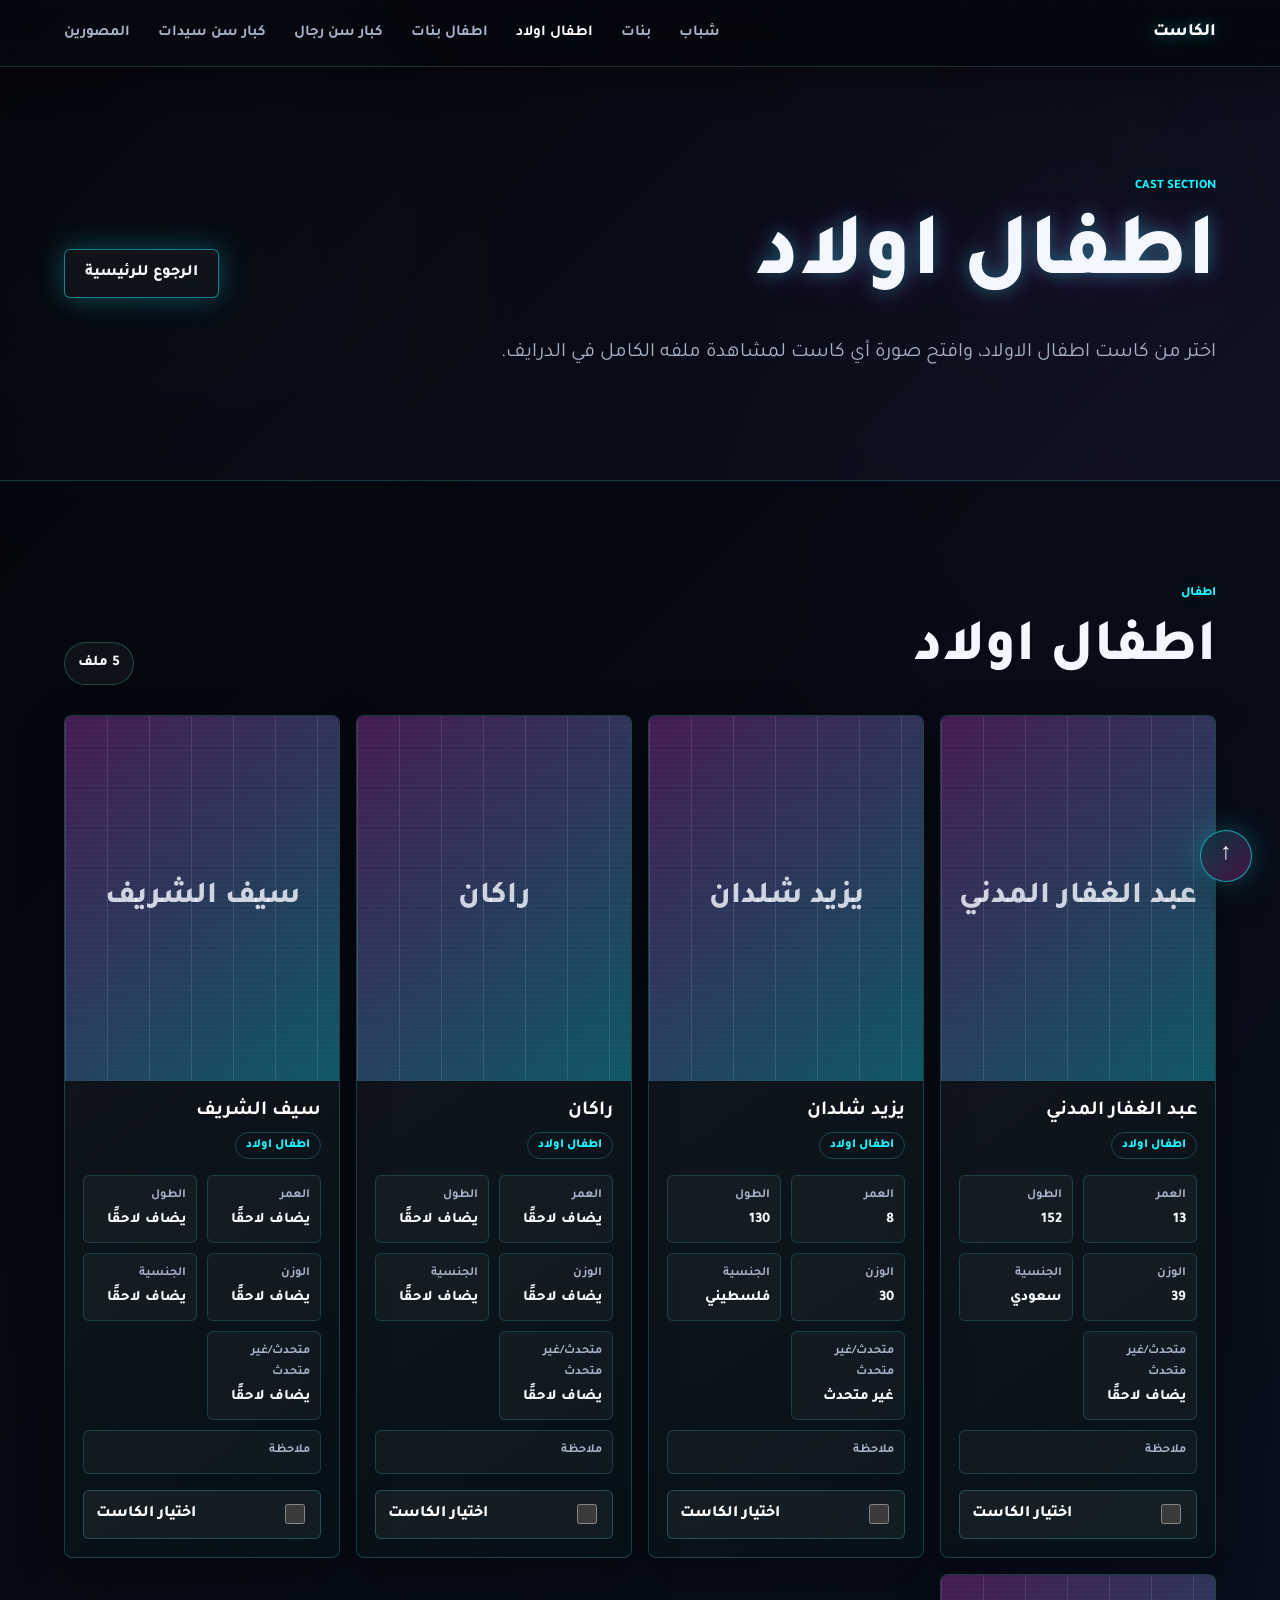
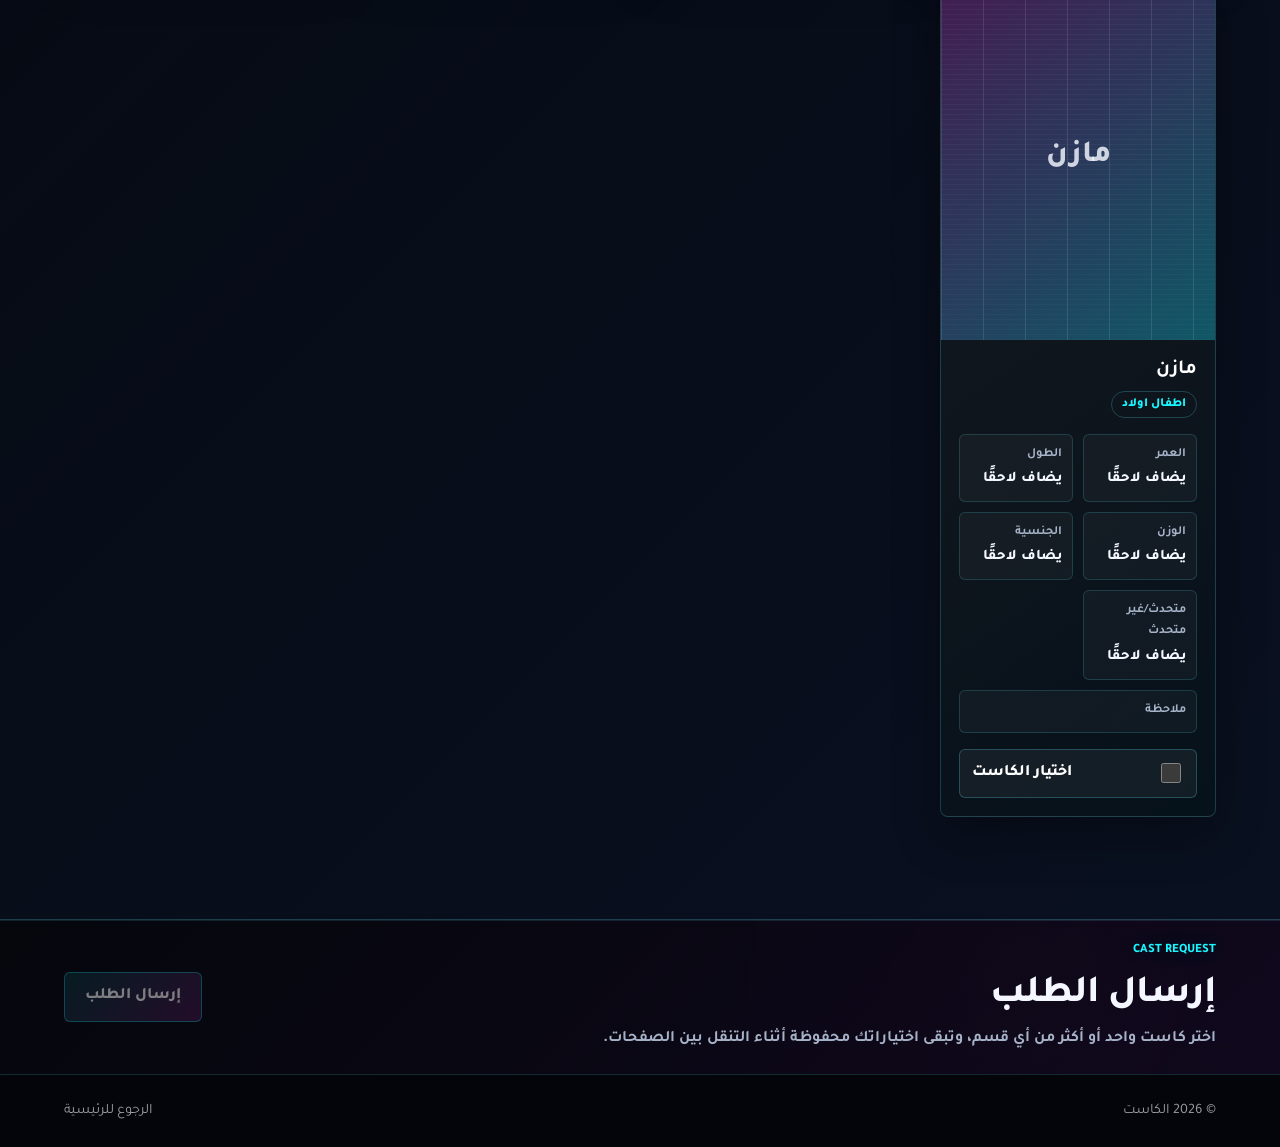
==== cast-boys.html @ a831cd53 "Add Abdulkarim Shaldan cast profile" ====
﻿<!doctype html>
<html lang="ar" dir="rtl">
  <head>
    <meta charset="utf-8" />
    <meta name="viewport" content="width=device-width, initial-scale=1" />
    <title>اطفال اولاد | الكاست</title>
    <meta name="description" content="قسم اطفال اولاد في صفحة الكاست." />
    <link rel="preconnect" href="https://fonts.googleapis.com" />
    <link rel="preconnect" href="https://fonts.gstatic.com" crossorigin />
    <link
      href="https://fonts.googleapis.com/css2?family=Tajawal:wght@400;500;700;800&display=swap"
      rel="stylesheet"
    />
    <link rel="stylesheet" href="cast-styles.css?v=20260617-10" />
  </head>
  <body class="cast-page cast-list-page" data-categories="boys">
    <header id="top" class="site-header" aria-label="التنقل الرئيسي">
      <a class="brand" href="cast.html">الكاست</a>
      <nav>
        <a href="cast-men.html">شباب</a>
        <a href="cast-women.html">بنات</a>
        <a class="current-page" href="cast-boys.html">اطفال اولاد</a>
        <a href="cast-girls.html">اطفال بنات</a>
        <a href="cast-senior-men.html">كبار سن رجال</a>
        <a href="cast-senior-women.html">كبار سن سيدات</a>
        <a href="photographers.html">المصورين</a>
      </nav>
    </header>

    <main>
      <section class="cast-category-hero">
        <div>
          <p class="eyebrow">Cast Section</p>
          <h1>اطفال اولاد</h1>
          <p class="lead">اختر من كاست اطفال الاولاد، وافتح صورة أي كاست لمشاهدة ملفه الكامل في الدرايف.</p>
        </div>
        <a class="button secondary" href="cast.html">الرجوع للرئيسية</a>
      </section>

      <div id="castSections" class="cast-sections" aria-live="polite"></div>

      <section id="request" class="cast-request-bar" aria-label="إرسال طلب الكاست">
        <div>
          <p class="eyebrow">Cast Request</p>
          <h2>إرسال الطلب</h2>
          <p id="selectedSummary">اختر كاست واحد أو أكثر لتجهيز رسالة واتساب.</p>
        </div>
        <a
          id="sendCastRequest"
          class="button primary is-disabled"
          href="https://wa.me/966599599527"
          target="_blank"
          rel="noreferrer"
          aria-disabled="true"
        >
          إرسال الطلب
        </a>
      </section>
    </main>

    <footer>
      <span>© 2026 الكاست</span>
      <a href="cast.html">الرجوع للرئيسية</a>
    </footer>

    <a class="back-to-top" href="#top" aria-label="العودة لأعلى الصفحة" title="العودة للأعلى">↑</a>

    <script src="cast-data.js?v=20260617-10"></script>
    <script src="cast.js?v=20260617-10"></script>
  </body>
</html>
---- cast-styles.css ----
:root {
  color-scheme: dark;
  --ink: #f4f7ff;
  --muted: #a6b2c7;
  --paper: #05070d;
  --soft: #0b1020;
  --line: rgba(96, 239, 255, 0.2);
  --clay: #ff3df2;
  --olive: #19f6ff;
  --charcoal: #090d18;
  --white: #ffffff;
  --glass: rgba(9, 13, 24, 0.72);
  --cyan-glow: 0 0 28px rgba(25, 246, 255, 0.28);
  --magenta-glow: 0 0 30px rgba(255, 61, 242, 0.22);
}

* {
  box-sizing: border-box;
}

html {
  scroll-behavior: smooth;
}

body {
  position: relative;
  margin: 0;
  min-width: 320px;
  background:
    radial-gradient(circle at 15% 10%, rgba(25, 246, 255, 0.18), transparent 28vw),
    radial-gradient(circle at 86% 18%, rgba(255, 61, 242, 0.16), transparent 30vw),
    linear-gradient(135deg, #05070d 0%, #0b1020 45%, #080712 100%);
  color: var(--ink);
  font-family: "Tajawal", Arial, sans-serif;
  line-height: 1.7;
}

body.modal-open {
  overflow: hidden;
}

body.has-cast-selection {
  padding-bottom: 118px;
}

body::before {
  content: "";
  position: fixed;
  inset: 0;
  z-index: -1;
  pointer-events: none;
  background:
    linear-gradient(rgba(255, 255, 255, 0.035) 1px, transparent 1px),
    linear-gradient(90deg, rgba(255, 255, 255, 0.028) 1px, transparent 1px);
  background-size: 42px 42px;
  mask-image: linear-gradient(to bottom, rgba(0, 0, 0, 0.7), transparent 78%);
}

img {
  display: block;
  width: 100%;
  height: 100%;
  object-fit: cover;
}

a {
  color: inherit;
  text-decoration: none;
}

.site-header {
  position: sticky;
  top: 0;
  z-index: 10;
  display: flex;
  align-items: center;
  justify-content: space-between;
  gap: 20px;
  padding: 18px clamp(18px, 5vw, 64px);
  border-bottom: 1px solid rgba(96, 239, 255, 0.18);
  background: rgba(5, 7, 13, 0.82);
  backdrop-filter: blur(16px);
  box-shadow: 0 10px 34px rgba(0, 0, 0, 0.35);
}

.brand {
  color: var(--white);
  font-size: 1.1rem;
  font-weight: 800;
  text-shadow: 0 0 16px rgba(25, 246, 255, 0.45);
}

nav {
  display: flex;
  align-items: center;
  gap: clamp(12px, 3vw, 28px);
  color: var(--muted);
  font-size: 0.95rem;
  font-weight: 700;
}

nav a:hover {
  color: var(--olive);
  text-shadow: var(--cyan-glow);
}

nav a.current-page {
  color: var(--white);
  text-shadow: var(--cyan-glow);
}

.hero {
  min-height: calc(100vh - 72px);
  display: grid;
  grid-template-columns: minmax(0, 0.92fr) minmax(360px, 1.08fr);
  align-items: stretch;
  border-bottom: 1px solid var(--line);
  background:
    linear-gradient(90deg, rgba(5, 7, 13, 0.18), rgba(5, 7, 13, 0.88)),
    radial-gradient(circle at 76% 50%, rgba(255, 61, 242, 0.16), transparent 34vw);
}

.hero-media {
  min-height: 620px;
  position: relative;
  background: linear-gradient(135deg, #10182c, #051018);
}

.hero-media::after,
.shot::after {
  content: "";
  position: absolute;
  inset: 0;
  pointer-events: none;
  background:
    linear-gradient(180deg, transparent 0%, rgba(5, 7, 13, 0.1) 52%, rgba(5, 7, 13, 0.68) 100%),
    repeating-linear-gradient(0deg, rgba(255, 255, 255, 0.04) 0 1px, transparent 1px 5px);
  mix-blend-mode: screen;
}

.hero-copy {
  display: flex;
  flex-direction: column;
  justify-content: center;
  align-items: flex-start;
  padding: clamp(34px, 5.8vw, 76px);
}

.eyebrow {
  margin: 0 0 12px;
  color: var(--olive);
  font-size: 0.8rem;
  font-weight: 800;
  letter-spacing: 0;
  text-transform: uppercase;
  text-shadow: var(--cyan-glow);
}

h1,
h2 {
  margin: 0;
  color: var(--ink);
  line-height: 1.15;
}

h1 {
  font-size: clamp(3.2rem, 7.6vw, 6.7rem);
  font-weight: 800;
  text-shadow:
    0 0 18px rgba(25, 246, 255, 0.35),
    0 0 42px rgba(255, 61, 242, 0.22);
}

h2 {
  font-size: clamp(2rem, 4.6vw, 4.8rem);
  font-weight: 800;
}

.lead {
  max-width: 760px;
  margin: 24px 0 0;
  color: var(--muted);
  font-size: clamp(1.1rem, 1.6vw, 1.35rem);
}

.hero-bio {
  max-width: 780px;
  margin-top: 18px;
  color: rgba(244, 247, 255, 0.76);
  font-size: clamp(1rem, 1.2vw, 1.12rem);
}

.hero-bio p {
  margin: 0 0 10px;
}

.hero-meta {
  display: flex;
  flex-wrap: wrap;
  gap: 9px;
  margin-top: 18px;
}

.hero-meta span {
  display: inline-flex;
  min-height: 36px;
  align-items: center;
  border: 1px solid rgba(96, 239, 255, 0.22);
  border-radius: 999px;
  background: rgba(255, 255, 255, 0.05);
  color: var(--ink);
  padding: 6px 12px;
  font-size: 0.9rem;
  font-weight: 800;
}

.hero-actions {
  display: flex;
  flex-wrap: wrap;
  gap: 12px;
  margin-top: 34px;
}

.button {
  display: inline-flex;
  min-height: 48px;
  align-items: center;
  justify-content: center;
  border: 1px solid rgba(25, 246, 255, 0.5);
  border-radius: 6px;
  padding: 10px 20px;
  font-weight: 800;
  box-shadow: var(--cyan-glow);
}

.button.primary {
  background: linear-gradient(135deg, rgba(25, 246, 255, 0.18), rgba(255, 61, 242, 0.24));
  color: var(--white);
}

.button.secondary {
  color: var(--ink);
  background: rgba(255, 255, 255, 0.035);
}

.section {
  padding: clamp(56px, 8vw, 110px) clamp(18px, 5vw, 64px);
}

.details-band {
  background:
    linear-gradient(135deg, rgba(11, 16, 32, 0.94), rgba(5, 7, 13, 0.88)),
    radial-gradient(circle at 16% 30%, rgba(25, 246, 255, 0.12), transparent 28vw);
}

.section-heading {
  display: flex;
  align-items: end;
  justify-content: space-between;
  gap: 20px;
  margin-bottom: 30px;
}

.intro-video-section {
  background:
    linear-gradient(135deg, rgba(5, 7, 13, 0.98), rgba(12, 17, 32, 0.92)),
    radial-gradient(circle at 22% 22%, rgba(25, 246, 255, 0.14), transparent 30vw),
    radial-gradient(circle at 84% 54%, rgba(255, 61, 242, 0.14), transparent 28vw);
}

.intro-video-layout {
  display: grid;
  grid-template-columns: minmax(280px, 0.9fr) minmax(260px, 1.1fr);
  gap: clamp(24px, 5vw, 72px);
  align-items: center;
}

.intro-video-copy {
  color: var(--muted);
  font-size: clamp(1.05rem, 1.45vw, 1.26rem);
}

.intro-video-copy p {
  max-width: 640px;
  margin: 0 0 24px;
}

.intro-video-frame {
  width: min(430px, 100%);
  justify-self: center;
  overflow: hidden;
  border: 1px solid rgba(96, 239, 255, 0.3);
  border-radius: 8px;
  background: #000;
  box-shadow: 0 24px 70px rgba(0, 0, 0, 0.48), var(--magenta-glow);
}

.intro-video-frame video {
  display: block;
  width: 100%;
  max-height: 76vh;
  background: #000;
}

.gallery {
  display: grid;
  grid-template-columns: repeat(4, minmax(0, 1fr));
  max-width: 1180px;
  margin-inline: auto;
  gap: 16px;
}

.shot {
  position: relative;
  overflow: hidden;
  margin: 0;
  aspect-ratio: 3 / 4;
  border-radius: 8px;
  border: 1px solid rgba(96, 239, 255, 0.18);
  background: linear-gradient(145deg, #121a30, #070b12);
  box-shadow: 0 16px 40px rgba(0, 0, 0, 0.36);
}

.shot-button {
  display: block;
  width: 100%;
  height: 100%;
  border: 0;
  background: transparent;
  color: inherit;
  cursor: zoom-in;
  padding: 0;
}

.shot-button:focus-visible {
  outline: 2px solid var(--olive);
  outline-offset: -6px;
}

.shot img,
.hero-media img {
  filter: contrast(1.08) saturate(0.86) brightness(0.86);
}

.shot img {
  padding: 10px;
  object-fit: contain;
  transition: filter 180ms ease, transform 180ms ease;
}

.shot:hover img,
.shot-button:focus-visible img {
  filter: contrast(1.12) saturate(0.92) brightness(0.95);
  transform: scale(1.015);
}

.image-fallback {
  display: grid;
  place-items: center;
  height: 100%;
  min-height: inherit;
  background:
    linear-gradient(140deg, rgba(255, 61, 242, 0.24), rgba(25, 246, 255, 0.3)),
    repeating-linear-gradient(90deg, rgba(255, 255, 255, 0.12) 0 1px, transparent 1px 42px),
    #09111f;
  color: rgba(244, 247, 255, 0.78);
  font-size: clamp(1.2rem, 3vw, 3rem);
  font-weight: 800;
  text-transform: uppercase;
}

.details-grid {
  display: grid;
  grid-template-columns: repeat(4, minmax(0, 1fr));
  gap: 12px;
}

.works-section {
  background:
    linear-gradient(135deg, rgba(5, 7, 13, 0.96), rgba(10, 18, 34, 0.92)),
    radial-gradient(circle at 74% 26%, rgba(255, 61, 242, 0.16), transparent 28vw);
}

.work-tabs {
  display: flex;
  flex-wrap: wrap;
  justify-content: center;
  gap: 12px;
  width: min(680px, 100%);
  margin: -2px auto 34px;
  border: 1px solid rgba(96, 239, 255, 0.2);
  border-radius: 8px;
  background:
    linear-gradient(135deg, rgba(255, 61, 242, 0.08), rgba(25, 246, 255, 0.08)),
    rgba(255, 255, 255, 0.035);
  box-shadow: 0 18px 52px rgba(0, 0, 0, 0.28), var(--magenta-glow);
  padding: 10px;
}

.work-tab {
  position: relative;
  flex: 1 1 220px;
  min-height: 68px;
  border: 1px solid rgba(96, 239, 255, 0.26);
  border-radius: 6px;
  background:
    linear-gradient(145deg, rgba(255, 255, 255, 0.06), rgba(25, 246, 255, 0.04)),
    rgba(5, 7, 13, 0.72);
  color: var(--muted);
  cursor: pointer;
  font: inherit;
  font-size: clamp(1.05rem, 1.8vw, 1.32rem);
  font-weight: 800;
  overflow: hidden;
  padding: 14px 22px;
  text-align: center;
  transition:
    border-color 180ms ease,
    color 180ms ease,
    box-shadow 180ms ease,
    transform 180ms ease;
}

.work-tab::before {
  content: "";
  position: absolute;
  inset: 0;
  border-radius: inherit;
  background: linear-gradient(90deg, transparent, rgba(25, 246, 255, 0.16), transparent);
  opacity: 0;
  transition: opacity 180ms ease;
}

.work-tab:hover,
.work-tab.is-active {
  border-color: rgba(25, 246, 255, 0.7);
  color: var(--white);
  box-shadow: var(--cyan-glow);
}

.work-tab:hover {
  transform: translateY(-1px);
}

.work-tab:hover::before,
.work-tab.is-active::before {
  opacity: 1;
}

.work-tab.is-active {
  background:
    linear-gradient(135deg, rgba(25, 246, 255, 0.22), rgba(255, 61, 242, 0.28)),
    rgba(5, 7, 13, 0.9);
  text-shadow: 0 0 18px rgba(25, 246, 255, 0.42);
}

.work-tab:focus-visible {
  outline: 2px solid var(--olive);
  outline-offset: 3px;
}

.work-grid {
  display: grid;
  grid-template-columns: repeat(auto-fit, minmax(210px, 1fr));
  gap: 12px;
}

.work-card {
  position: relative;
  display: grid;
  min-height: 150px;
  overflow: hidden;
  border: 1px solid rgba(96, 239, 255, 0.22);
  border-radius: 8px;
  background:
    linear-gradient(145deg, rgba(255, 255, 255, 0.07), rgba(25, 246, 255, 0.04)),
    radial-gradient(circle at 22% 20%, rgba(25, 246, 255, 0.2), transparent 42%);
  color: var(--ink);
  cursor: pointer;
  font: inherit;
  padding: 18px;
  text-align: start;
  transition: border-color 180ms ease, transform 180ms ease, box-shadow 180ms ease;
}

.work-card[data-work-type="folder"] {
  background:
    linear-gradient(145deg, rgba(255, 61, 242, 0.11), rgba(25, 246, 255, 0.05)),
    radial-gradient(circle at 22% 20%, rgba(25, 246, 255, 0.18), transparent 42%);
}

.work-card:hover {
  border-color: rgba(25, 246, 255, 0.7);
  box-shadow: var(--cyan-glow);
  transform: translateY(-2px);
}

.work-card__type {
  align-self: start;
  justify-self: start;
  min-height: 26px;
  border: 1px solid rgba(96, 239, 255, 0.2);
  border-radius: 999px;
  color: var(--olive);
  font-size: 0.78rem;
  font-weight: 800;
  line-height: 1;
  padding: 6px 10px;
}

.work-card__brand {
  align-self: start;
  color: var(--white);
  font-size: 1.12rem;
  font-weight: 800;
  line-height: 1.35;
  padding-inline-end: 44px;
}

.work-card__play {
  position: absolute;
  inset-inline-end: 16px;
  bottom: 16px;
  display: grid;
  width: 40px;
  height: 40px;
  place-items: center;
  border: 1px solid rgba(25, 246, 255, 0.5);
  border-radius: 50%;
  color: var(--olive);
  font-size: 0.95rem;
  box-shadow: var(--cyan-glow);
}

.work-card__label {
  align-self: end;
  color: var(--muted);
  font-size: 0.92rem;
  font-weight: 700;
  padding-inline-end: 48px;
}

.work-more {
  display: flex;
  justify-content: center;
  margin-top: 26px;
}

.work-more [hidden] {
  display: none;
}

.video-modal[aria-hidden="true"],
.image-modal[aria-hidden="true"] {
  display: none;
}

.video-modal,
.image-modal {
  position: fixed;
  inset: 0;
  z-index: 50;
  display: grid;
  place-items: center;
  padding: 18px;
}

.video-modal__backdrop,
.image-modal__backdrop {
  position: absolute;
  inset: 0;
  background: rgba(0, 0, 0, 0.78);
  backdrop-filter: blur(10px);
}

.video-modal__panel,
.image-modal__panel {
  position: relative;
  z-index: 1;
  width: min(980px, 100%);
  border: 1px solid rgba(96, 239, 255, 0.3);
  border-radius: 8px;
  background: rgba(5, 7, 13, 0.96);
  box-shadow: 0 24px 80px rgba(0, 0, 0, 0.55), var(--magenta-glow);
  padding: clamp(14px, 3vw, 24px);
}

.image-modal__panel {
  width: min(1120px, 100%);
  max-height: calc(100vh - 36px);
  overflow: auto;
  padding-top: 58px;
}

.video-modal__header,
.image-modal__header {
  display: flex;
  align-items: start;
  justify-content: space-between;
  gap: 16px;
  margin-bottom: 16px;
}

.video-modal__header h2,
.image-modal__header h2 {
  font-size: clamp(1.5rem, 3vw, 2.6rem);
}

.modal-close {
  display: grid;
  width: 42px;
  height: 42px;
  flex: 0 0 42px;
  place-items: center;
  border: 1px solid rgba(96, 239, 255, 0.28);
  border-radius: 50%;
  background: rgba(255, 255, 255, 0.06);
  color: var(--white);
  cursor: pointer;
  font-size: 1.7rem;
  line-height: 1;
}

.image-modal__close {
  position: absolute;
  top: 16px;
  inset-inline-start: 16px;
}

.video-modal iframe {
  display: block;
  width: min(430px, 100%);
  max-height: 72vh;
  aspect-ratio: 9 / 16;
  margin-inline: auto;
  border: 0;
  border-radius: 8px;
  background: #000;
}

.image-modal__photo {
  display: block;
  width: auto;
  height: auto;
  max-width: 100%;
  max-height: 72vh;
  object-fit: contain;
  margin-inline: auto;
  border-radius: 8px;
  background: #000;
}

.image-modal__actions {
  display: flex;
  justify-content: center;
  margin-top: 16px;
}

.drive-link {
  display: inline-flex;
  margin-top: 14px;
  color: var(--olive);
  font-weight: 800;
}

.details-grid article {
  min-height: 150px;
  border: 1px solid var(--line);
  border-radius: 8px;
  background: linear-gradient(145deg, rgba(255, 255, 255, 0.055), rgba(25, 246, 255, 0.035));
  padding: 22px;
  box-shadow: 0 12px 34px rgba(0, 0, 0, 0.24);
}

.details-grid .profile-details {
  grid-column: span 2;
}

.details-grid span {
  display: block;
  margin-bottom: 12px;
  color: var(--muted);
  font-size: 0.92rem;
}

.details-grid strong {
  display: block;
  color: var(--ink);
  font-size: 1.2rem;
  line-height: 1.45;
}

.cast-hero {
  min-height: calc(100vh - 72px);
  display: grid;
  grid-template-columns: minmax(320px, 1.08fr) minmax(280px, 0.72fr);
  gap: clamp(28px, 5vw, 72px);
  align-items: center;
  padding: clamp(48px, 7vw, 96px) clamp(18px, 5vw, 64px);
  border-bottom: 1px solid var(--line);
  background:
    linear-gradient(135deg, rgba(5, 7, 13, 0.96), rgba(14, 11, 28, 0.9)),
    radial-gradient(circle at 18% 34%, rgba(25, 246, 255, 0.18), transparent 28vw),
    radial-gradient(circle at 86% 28%, rgba(255, 61, 242, 0.16), transparent 30vw);
}

.cast-hero__copy {
  max-width: 820px;
}

.cast-home-page .cast-hero {
  min-height: 100svh;
  grid-template-columns: minmax(0, 1fr);
  align-content: center;
  gap: clamp(26px, 4vw, 44px);
  padding-block: clamp(36px, 6vw, 72px);
}

.cast-home-page .cast-hero__copy {
  max-width: 940px;
}

.cast-home-page .lead {
  max-width: 880px;
}

.cast-home-page .cast-category-cards {
  width: min(1120px, 100%);
}

.cast-home-page .cast-category-card {
  min-height: clamp(104px, 13vw, 140px);
  place-items: center;
  align-content: center;
  padding: 18px;
  text-align: center;
}

.cast-hero__panel {
  display: grid;
  gap: 16px;
  border: 1px solid rgba(96, 239, 255, 0.24);
  border-radius: 8px;
  background:
    linear-gradient(145deg, rgba(255, 255, 255, 0.07), rgba(25, 246, 255, 0.04)),
    rgba(5, 7, 13, 0.7);
  box-shadow: 0 24px 70px rgba(0, 0, 0, 0.42), var(--magenta-glow);
  padding: clamp(22px, 4vw, 34px);
}

.cast-hero__panel > strong {
  color: var(--white);
  font-size: clamp(1.35rem, 2.4vw, 2.1rem);
  line-height: 1.25;
}

.cast-hero__panel > span {
  color: var(--muted);
  font-weight: 700;
}

.cast-overview {
  display: grid;
  grid-template-columns: repeat(2, minmax(0, 1fr));
  gap: 10px;
}

.cast-overview div {
  min-height: 98px;
  border: 1px solid rgba(96, 239, 255, 0.22);
  border-radius: 8px;
  background: rgba(255, 255, 255, 0.045);
  padding: 16px;
}

.cast-overview strong,
.cast-overview span {
  display: block;
}

.cast-overview strong {
  color: var(--olive);
  font-size: clamp(2rem, 4vw, 3.2rem);
  line-height: 1;
  text-shadow: var(--cyan-glow);
}

.cast-overview span {
  margin-top: 8px;
  color: var(--muted);
  font-weight: 800;
}

.cast-index-section {
  padding-block: 28px;
  background: rgba(5, 7, 13, 0.55);
}

.cast-category-hero {
  min-height: 46vh;
  display: grid;
  grid-template-columns: minmax(0, 1fr) auto;
  gap: 20px;
  align-items: center;
  padding: clamp(44px, 7vw, 88px) clamp(18px, 5vw, 64px);
  border-bottom: 1px solid var(--line);
  background:
    linear-gradient(135deg, rgba(5, 7, 13, 0.98), rgba(13, 17, 32, 0.9)),
    radial-gradient(circle at 82% 30%, rgba(255, 61, 242, 0.16), transparent 30vw),
    radial-gradient(circle at 16% 30%, rgba(25, 246, 255, 0.12), transparent 26vw);
}

.cast-category-hero h1 {
  font-size: clamp(3.1rem, 7vw, 6.2rem);
}

.cast-category-hero .lead {
  max-width: 760px;
}

.cast-category-cards {
  display: grid;
  grid-template-columns: repeat(3, minmax(0, 1fr));
  gap: 16px;
}

.cast-category-card {
  display: grid;
  min-height: 230px;
  align-content: space-between;
  gap: 16px;
  border: 1px solid rgba(96, 239, 255, 0.24);
  border-radius: 8px;
  background:
    linear-gradient(145deg, rgba(255, 255, 255, 0.07), rgba(25, 246, 255, 0.04)),
    radial-gradient(circle at 20% 18%, rgba(25, 246, 255, 0.16), transparent 44%);
  box-shadow: 0 18px 48px rgba(0, 0, 0, 0.3);
  padding: 24px;
  transition: border-color 180ms ease, box-shadow 180ms ease, transform 180ms ease;
}

.cast-category-card:hover,
.cast-category-card:focus-visible {
  border-color: rgba(25, 246, 255, 0.72);
  box-shadow: var(--cyan-glow), var(--magenta-glow);
  outline: 0;
  transform: translateY(-2px);
}

.cast-category-card--photographers {
  border-color: rgba(255, 206, 96, 0.42);
  background:
    linear-gradient(145deg, rgba(255, 206, 96, 0.15), rgba(255, 61, 242, 0.06)),
    radial-gradient(circle at 20% 18%, rgba(255, 206, 96, 0.24), transparent 44%);
}

.cast-category-card--photographers:hover,
.cast-category-card--photographers:focus-visible {
  border-color: rgba(255, 206, 96, 0.82);
  box-shadow: 0 0 28px rgba(255, 206, 96, 0.25), var(--magenta-glow);
}

.photographers-page .site-header {
  border-bottom-color: rgba(255, 206, 96, 0.22);
}

.photographers-hero {
  background:
    linear-gradient(135deg, rgba(5, 7, 13, 0.98), rgba(17, 16, 28, 0.9)),
    radial-gradient(circle at 82% 30%, rgba(255, 206, 96, 0.18), transparent 30vw),
    radial-gradient(circle at 16% 30%, rgba(255, 61, 242, 0.1), transparent 26vw);
}

.photographers-list {
  max-width: 920px;
  margin-inline: auto;
}

.photographers-list h2 {
  margin: 0 0 10px;
  color: var(--white);
  font-size: clamp(1.6rem, 3vw, 2.4rem);
}

.photographers-grid {
  display: grid;
  grid-template-columns: repeat(auto-fill, minmax(238px, 1fr));
  gap: 16px;
  margin-top: 18px;
}

.photographer-card {
  display: flex;
  min-width: 0;
  overflow: hidden;
  flex-direction: column;
  border: 1px solid rgba(255, 206, 96, 0.28);
  border-radius: 8px;
  background:
    linear-gradient(145deg, rgba(255, 206, 96, 0.11), rgba(255, 61, 242, 0.04)),
    rgba(5, 7, 13, 0.68);
  box-shadow: 0 18px 48px rgba(0, 0, 0, 0.3);
  text-decoration: none;
  transition: border-color 180ms ease, box-shadow 180ms ease, transform 180ms ease;
}

.photographer-card:hover,
.photographer-card:focus-visible,
.photographer-card.is-selected {
  border-color: rgba(255, 206, 96, 0.82);
  box-shadow: 0 0 28px rgba(255, 206, 96, 0.22), 0 20px 58px rgba(0, 0, 0, 0.38);
  outline: 0;
  transform: translateY(-2px);
}

.photographer-card__media {
  position: relative;
  display: block;
  aspect-ratio: 3 / 4;
  overflow: hidden;
  background: linear-gradient(145deg, #211b12, #070b12);
}

.photographer-card__media::after {
  content: "";
  position: absolute;
  inset: 0;
  pointer-events: none;
  background:
    linear-gradient(180deg, transparent 0%, rgba(5, 7, 13, 0.06) 54%, rgba(5, 7, 13, 0.42) 100%),
    repeating-linear-gradient(0deg, rgba(255, 255, 255, 0.035) 0 1px, transparent 1px 5px);
  mix-blend-mode: screen;
}

.photographer-card__media img {
  width: 100%;
  height: 100%;
  object-fit: cover;
  filter: contrast(1.06) saturate(0.9) brightness(0.92);
  transition: filter 180ms ease, transform 180ms ease;
}

.photographer-card:hover .photographer-card__media img {
  filter: contrast(1.1) saturate(0.96) brightness(0.98);
  transform: scale(1.018);
}

.photographer-card__fallback {
  display: grid;
  height: 100%;
  place-items: center;
  background:
    linear-gradient(140deg, rgba(255, 206, 96, 0.24), rgba(255, 61, 242, 0.16)),
    repeating-linear-gradient(90deg, rgba(255, 255, 255, 0.12) 0 1px, transparent 1px 42px),
    #120f0b;
  color: rgba(244, 247, 255, 0.88);
  font-size: clamp(1.25rem, 2.4vw, 2.2rem);
  font-weight: 800;
  padding: 18px;
  text-align: center;
}

.photographer-card__body {
  display: grid;
  gap: 10px;
  padding: 18px;
}

.photographer-card__name {
  margin: 0;
  color: var(--white);
  font-size: 1.25rem;
  font-weight: 800;
  line-height: 1.25;
  text-decoration: none;
}

.photographer-card__body span {
  justify-self: start;
  border: 1px solid rgba(255, 206, 96, 0.32);
  border-radius: 999px;
  color: #ffe39b;
  font-size: 0.78rem;
  font-weight: 800;
  line-height: 1;
  padding: 6px 10px;
}

.photographer-select {
  display: flex;
  min-height: 46px;
  align-items: center;
  justify-content: space-between;
  gap: 12px;
  border: 1px solid rgba(255, 206, 96, 0.3);
  border-radius: 6px;
  background: rgba(255, 206, 96, 0.08);
  color: var(--white);
  cursor: pointer;
  font-weight: 800;
  padding: 10px 12px;
}

.photographer-select span {
  border: 0;
  color: var(--white);
  padding: 0;
}

.photographer-select input {
  width: 20px;
  height: 20px;
  accent-color: #ffce60;
}

.cast-category-card strong,
.cast-category-card span,
.cast-category-card em {
  display: block;
}

.cast-category-card strong {
  color: var(--white);
  font-size: clamp(1.55rem, 2.5vw, 2.45rem);
  line-height: 1.15;
}

.cast-category-card span {
  justify-self: start;
  border: 1px solid rgba(96, 239, 255, 0.22);
  border-radius: 999px;
  color: var(--olive);
  font-size: 0.86rem;
  font-weight: 800;
  padding: 6px 10px;
}

.cast-category-card p {
  margin: 0;
  color: var(--muted);
  font-weight: 700;
}

.cast-category-card em {
  color: var(--white);
  font-style: normal;
  font-weight: 800;
}

.cast-quick-links {
  display: flex;
  flex-wrap: wrap;
  justify-content: center;
  gap: 10px;
}

.cast-quick-links a,
.cast-count {
  display: inline-flex;
  min-height: 40px;
  align-items: center;
  border: 1px solid rgba(96, 239, 255, 0.24);
  border-radius: 999px;
  background: rgba(255, 255, 255, 0.045);
  color: var(--ink);
  font-size: 0.92rem;
  font-weight: 800;
  padding: 8px 13px;
}

.cast-quick-links a:hover {
  border-color: rgba(25, 246, 255, 0.75);
  color: var(--olive);
  box-shadow: var(--cyan-glow);
}

.cast-section:nth-child(odd) {
  background:
    linear-gradient(135deg, rgba(5, 7, 13, 0.96), rgba(10, 18, 34, 0.9)),
    radial-gradient(circle at 80% 20%, rgba(255, 61, 242, 0.13), transparent 28vw);
}

.cast-section:nth-child(even) {
  background:
    linear-gradient(135deg, rgba(11, 16, 32, 0.92), rgba(5, 7, 13, 0.94)),
    radial-gradient(circle at 18% 28%, rgba(25, 246, 255, 0.12), transparent 28vw);
}

.cast-grid {
  display: grid;
  grid-template-columns: repeat(auto-fill, minmax(238px, 1fr));
  gap: 16px;
}

.cast-card {
  display: flex;
  min-width: 0;
  overflow: hidden;
  flex-direction: column;
  border: 1px solid rgba(96, 239, 255, 0.2);
  border-radius: 8px;
  background:
    linear-gradient(145deg, rgba(255, 255, 255, 0.065), rgba(25, 246, 255, 0.035)),
    rgba(5, 7, 13, 0.66);
  box-shadow: 0 18px 48px rgba(0, 0, 0, 0.3);
  transition: border-color 180ms ease, box-shadow 180ms ease, transform 180ms ease;
}

.cast-card:hover,
.cast-card.is-selected {
  border-color: rgba(25, 246, 255, 0.68);
  box-shadow: var(--cyan-glow), 0 20px 58px rgba(0, 0, 0, 0.38);
  transform: translateY(-2px);
}

.cast-card__media {
  position: relative;
  display: block;
  aspect-ratio: 3 / 4;
  overflow: hidden;
  background: linear-gradient(145deg, #121a30, #070b12);
}

.cast-card__media::after {
  content: "";
  position: absolute;
  inset: 0;
  pointer-events: none;
  background:
    linear-gradient(180deg, transparent 0%, rgba(5, 7, 13, 0.06) 54%, rgba(5, 7, 13, 0.42) 100%),
    repeating-linear-gradient(0deg, rgba(255, 255, 255, 0.035) 0 1px, transparent 1px 5px);
  mix-blend-mode: screen;
}

.cast-card__media img {
  filter: contrast(1.06) saturate(0.9) brightness(0.9);
  transition: filter 180ms ease, transform 180ms ease;
}

.cast-card:hover .cast-card__media img {
  filter: contrast(1.1) saturate(0.96) brightness(0.98);
  transform: scale(1.018);
}

.cast-card__fallback {
  display: grid;
  height: 100%;
  place-items: center;
  background:
    linear-gradient(140deg, rgba(255, 61, 242, 0.24), rgba(25, 246, 255, 0.3)),
    repeating-linear-gradient(90deg, rgba(255, 255, 255, 0.12) 0 1px, transparent 1px 42px),
    #09111f;
  color: rgba(244, 247, 255, 0.82);
  font-size: clamp(1.25rem, 2.4vw, 2.2rem);
  font-weight: 800;
  padding: 18px;
  text-align: center;
}

.cast-card__body {
  display: grid;
  gap: 16px;
  padding: 18px;
}

.cast-card__header {
  display: grid;
  gap: 8px;
}

.cast-card__header h3 {
  margin: 0;
  color: var(--white);
  font-size: 1.25rem;
  line-height: 1.25;
}

.cast-card__category {
  justify-self: start;
  border: 1px solid rgba(96, 239, 255, 0.22);
  border-radius: 999px;
  color: var(--olive);
  font-size: 0.78rem;
  font-weight: 800;
  line-height: 1;
  padding: 6px 10px;
}

.cast-card__info {
  display: grid;
  grid-template-columns: repeat(2, minmax(0, 1fr));
  gap: 10px;
  margin: 0;
}

.cast-card__info div {
  min-width: 0;
  border: 1px solid rgba(96, 239, 255, 0.16);
  border-radius: 6px;
  background: rgba(255, 255, 255, 0.035);
  padding: 9px 10px;
}

.cast-card__info dt,
.cast-card__info dd {
  margin: 0;
}

.cast-card__info dt {
  color: var(--muted);
  font-size: 0.78rem;
  font-weight: 700;
}

.cast-card__info dd {
  margin-top: 2px;
  color: var(--ink);
  font-size: 0.92rem;
  font-weight: 800;
}

.cast-card__info div:last-child {
  grid-column: 1 / -1;
}

.cast-select {
  display: flex;
  min-height: 46px;
  align-items: center;
  justify-content: space-between;
  gap: 12px;
  border: 1px solid rgba(96, 239, 255, 0.24);
  border-radius: 6px;
  background: rgba(255, 255, 255, 0.05);
  color: var(--white);
  cursor: pointer;
  font-weight: 800;
  padding: 10px 12px;
}

.cast-select input {
  width: 20px;
  height: 20px;
  accent-color: var(--olive);
}

.cast-empty {
  margin: 0;
  border: 1px dashed rgba(96, 239, 255, 0.24);
  border-radius: 8px;
  color: var(--muted);
  font-size: 1.05rem;
  font-weight: 700;
  padding: 24px;
}

.cast-request-bar {
  z-index: 20;
  display: grid;
  grid-template-columns: minmax(0, 1fr) auto;
  gap: 18px;
  align-items: center;
  padding: 20px clamp(18px, 5vw, 64px);
  border-top: 1px solid rgba(96, 239, 255, 0.24);
  background:
    linear-gradient(135deg, rgba(5, 7, 13, 0.98), rgba(16, 8, 28, 0.94)),
    radial-gradient(circle at 80% 36%, rgba(255, 61, 242, 0.2), transparent 28vw);
  box-shadow: inset 0 1px 0 rgba(96, 239, 255, 0.12);
  backdrop-filter: blur(16px);
}

.cast-request-bar h2 {
  font-size: clamp(1.45rem, 3vw, 2.4rem);
}

.cast-request-bar p:not(.eyebrow) {
  max-width: 920px;
  margin: 8px 0 0;
  color: var(--muted);
  font-weight: 700;
}

.cast-selection-dock {
  position: fixed;
  right: clamp(12px, 3vw, 32px);
  bottom: 18px;
  z-index: 70;
  width: min(620px, calc(100vw - 24px));
  border: 1px solid rgba(96, 239, 255, 0.36);
  border-radius: 8px;
  background:
    linear-gradient(135deg, rgba(5, 7, 13, 0.98), rgba(12, 17, 31, 0.96)),
    linear-gradient(90deg, rgba(25, 246, 255, 0.14), rgba(255, 61, 242, 0.12));
  box-shadow: var(--cyan-glow), 0 22px 60px rgba(0, 0, 0, 0.48);
  backdrop-filter: blur(18px);
}

.cast-selection-dock.is-hidden {
  display: none;
}

.cast-selection-dock__main {
  display: grid;
  grid-template-columns: minmax(0, 1fr) auto auto;
  gap: 10px;
  align-items: center;
  padding: 12px;
}

.cast-selection-dock__copy {
  min-width: 0;
}

.cast-selection-dock__title {
  display: block;
  color: var(--white);
  font-size: 1rem;
  line-height: 1.25;
}

.cast-selection-dock__summary {
  display: block;
  overflow: hidden;
  margin-top: 2px;
  color: var(--muted);
  font-size: 0.88rem;
  font-weight: 700;
  line-height: 1.45;
  text-overflow: ellipsis;
  white-space: nowrap;
}

.cast-selection-dock__toggle,
.cast-selection-clear,
.cast-selection-group button,
.cast-selection-nav a {
  border: 1px solid rgba(96, 239, 255, 0.28);
  border-radius: 6px;
  background: rgba(255, 255, 255, 0.055);
  color: var(--ink);
  cursor: pointer;
  font: inherit;
  font-weight: 800;
  transition: border-color 180ms ease, color 180ms ease, background 180ms ease;
}

.cast-selection-dock__toggle {
  min-height: 44px;
  padding: 8px 14px;
}

.cast-selection-dock__toggle:hover,
.cast-selection-dock__toggle:focus-visible,
.cast-selection-clear:hover,
.cast-selection-clear:focus-visible,
.cast-selection-group button:hover,
.cast-selection-group button:focus-visible,
.cast-selection-nav a:hover,
.cast-selection-nav a:focus-visible {
  border-color: rgba(25, 246, 255, 0.7);
  color: var(--olive);
  outline: none;
}

.cast-selection-panel {
  display: none;
  max-height: min(420px, 58vh);
  overflow: auto;
  border-top: 1px solid rgba(96, 239, 255, 0.18);
  padding: 12px;
}

.cast-selection-dock.is-open .cast-selection-panel {
  display: grid;
  gap: 12px;
}

.cast-selection-group {
  display: grid;
  gap: 8px;
}

.cast-selection-group > strong,
.cast-selection-nav span {
  color: var(--olive);
  font-size: 0.82rem;
  font-weight: 800;
}

.cast-selection-group ul {
  display: grid;
  gap: 8px;
  margin: 0;
  padding: 0;
  list-style: none;
}

.cast-selection-group li {
  display: grid;
  grid-template-columns: minmax(0, 1fr) auto;
  gap: 10px;
  align-items: center;
  border: 1px solid rgba(96, 239, 255, 0.14);
  border-radius: 6px;
  background: rgba(255, 255, 255, 0.035);
  padding: 8px 10px;
}

.cast-selection-group li span {
  overflow: hidden;
  color: var(--white);
  font-weight: 800;
  text-overflow: ellipsis;
  white-space: nowrap;
}

.cast-selection-group button {
  padding: 6px 10px;
  font-size: 0.78rem;
}

.cast-selection-nav {
  display: flex;
  flex-wrap: wrap;
  gap: 8px;
  align-items: center;
  padding-top: 4px;
}

.cast-selection-nav span {
  flex-basis: 100%;
}

.cast-selection-nav a {
  padding: 7px 10px;
  font-size: 0.8rem;
  line-height: 1.2;
}

.cast-selection-clear {
  justify-self: start;
  min-height: 40px;
  padding: 8px 14px;
}

.has-cast-selection .back-to-top {
  bottom: 104px;
}

.button.is-disabled {
  opacity: 0.48;
  pointer-events: none;
  box-shadow: none;
}

.contact {
  display: grid;
  grid-template-columns: minmax(280px, 1fr) minmax(300px, 0.85fr);
  gap: clamp(28px, 6vw, 90px);
  align-items: center;
  background:
    linear-gradient(135deg, rgba(5, 7, 13, 0.98), rgba(16, 8, 28, 0.94)),
    radial-gradient(circle at 80% 36%, rgba(255, 61, 242, 0.2), transparent 28vw);
  color: var(--white);
}

.contact h2 {
  color: var(--white);
}

.contact p:not(.eyebrow) {
  max-width: 760px;
  color: rgba(255, 255, 255, 0.72);
  font-size: 1.15rem;
}

.contact-panel {
  display: grid;
  gap: 10px;
}

.contact-panel a {
  display: flex;
  min-height: 54px;
  align-items: center;
  gap: 12px;
  border: 1px solid rgba(96, 239, 255, 0.26);
  border-radius: 8px;
  padding: 14px 16px;
  background: rgba(255, 255, 255, 0.055);
  direction: ltr;
  text-align: left;
  font-weight: 700;
  box-shadow: 0 12px 30px rgba(0, 0, 0, 0.22);
}

.contact-panel a:hover {
  border-color: rgba(25, 246, 255, 0.7);
  color: var(--olive);
  box-shadow: var(--cyan-glow);
}

.contact-panel svg {
  width: 24px;
  height: 24px;
  flex: 0 0 24px;
  fill: none;
  stroke: currentColor;
  stroke-linecap: round;
  stroke-linejoin: round;
  stroke-width: 1.8;
}

.contact-panel span {
  min-width: 0;
  overflow-wrap: anywhere;
}

footer {
  display: flex;
  justify-content: space-between;
  gap: 16px;
  padding: 24px clamp(18px, 5vw, 64px);
  border-top: 1px solid rgba(96, 239, 255, 0.16);
  background: #03050a;
  color: rgba(244, 247, 255, 0.62);
  font-size: 0.9rem;
}

.back-to-top {
  position: fixed;
  inset-inline-start: clamp(14px, 3vw, 28px);
  bottom: calc(18px + env(safe-area-inset-bottom, 0px));
  z-index: 30;
  display: grid;
  width: 52px;
  height: 52px;
  place-items: center;
  border: 1px solid rgba(25, 246, 255, 0.58);
  border-radius: 50%;
  background:
    linear-gradient(135deg, rgba(25, 246, 255, 0.18), rgba(255, 61, 242, 0.26)),
    rgba(5, 7, 13, 0.86);
  color: var(--white);
  box-shadow: var(--cyan-glow), 0 14px 32px rgba(0, 0, 0, 0.36);
  font-size: 1.45rem;
  font-weight: 800;
  line-height: 1;
  backdrop-filter: blur(12px);
  transition: border-color 180ms ease, box-shadow 180ms ease, transform 180ms ease;
}

.back-to-top:hover,
.back-to-top:focus-visible {
  border-color: rgba(25, 246, 255, 0.9);
  box-shadow: var(--cyan-glow), var(--magenta-glow);
  outline: 0;
  transform: translateY(-2px);
}

body.modal-open .back-to-top {
  opacity: 0;
  pointer-events: none;
}

@media (max-width: 900px) {
  .site-header {
    position: static;
    align-items: flex-start;
    flex-direction: column;
  }

  nav {
    width: 100%;
    justify-content: space-between;
    overflow-x: auto;
    padding-bottom: 2px;
  }

  .hero,
  .cast-hero,
  .cast-category-hero,
  .intro-video-layout,
  .contact {
    grid-template-columns: 1fr;
  }

  .hero-media {
    min-height: 58vh;
  }

  .hero-copy {
    padding-top: 42px;
  }

  .intro-video-copy {
    text-align: center;
  }

  .intro-video-frame {
    max-width: 360px;
  }

  .gallery {
    grid-template-columns: repeat(2, minmax(0, 1fr));
  }

  .details-grid {
    grid-template-columns: repeat(2, minmax(0, 1fr));
  }

  .cast-request-bar {
    grid-template-columns: 1fr;
  }

  .cast-selection-dock__main {
    grid-template-columns: minmax(0, 1fr) auto;
  }

  .cast-selection-dock__main .button {
    grid-column: 1 / -1;
  }

  .cast-category-cards {
    grid-template-columns: repeat(2, minmax(0, 1fr));
  }

  .details-grid .profile-details {
    grid-column: span 2;
  }
}

@media (max-width: 560px) {
  .site-header {
    padding: 15px 16px;
  }

  nav {
    gap: 16px;
    font-size: 0.88rem;
  }

  .hero-media {
    min-height: 430px;
  }

  .hero-copy,
  .section {
    padding-inline: 16px;
  }

  .cast-hero {
    min-height: auto;
    padding-inline: 16px;
  }

  .cast-overview,
  .cast-card__info {
    grid-template-columns: 1fr;
  }

  .cast-grid {
    grid-template-columns: repeat(2, minmax(0, 1fr));
    gap: 10px;
  }

  .cast-card {
    border-radius: 7px;
  }

  .cast-card:hover,
  .cast-card.is-selected {
    transform: none;
  }

  .cast-card__media {
    aspect-ratio: 1 / 1.18;
  }

  .cast-card__body {
    gap: 10px;
    padding: 10px;
  }

  .cast-card__header {
    gap: 6px;
  }

  .cast-card__header h3 {
    font-size: 0.98rem;
    line-height: 1.25;
    overflow-wrap: anywhere;
  }

  .cast-card__category {
    font-size: 0.7rem;
    padding: 5px 8px;
  }

  .cast-card__info {
    grid-template-columns: repeat(2, minmax(0, 1fr));
    gap: 6px;
  }

  .cast-card__info div {
    border-radius: 5px;
    padding: 6px 7px;
  }

  .cast-card__info dt {
    font-size: 0.66rem;
  }

  .cast-card__info dd {
    font-size: 0.74rem;
    line-height: 1.3;
    overflow-wrap: anywhere;
  }

  .cast-select {
    min-height: 38px;
    gap: 8px;
    border-radius: 5px;
    font-size: 0.8rem;
    padding: 8px;
  }

  .cast-select input {
    width: 17px;
    height: 17px;
  }

  .cast-category-hero {
    min-height: auto;
    padding-inline: 16px;
  }

  .cast-category-cards {
    grid-template-columns: 1fr;
  }

  body.has-cast-selection {
    padding-bottom: 158px;
  }

  .cast-selection-dock {
    right: 10px;
    bottom: 10px;
    width: calc(100vw - 20px);
  }

  .cast-selection-dock__main {
    gap: 8px;
    padding: 10px;
  }

  .cast-selection-dock__summary {
    white-space: normal;
  }

  .cast-selection-dock__toggle,
  .cast-selection-dock__main .button {
    min-height: 40px;
    padding: 8px 12px;
    font-size: 0.88rem;
  }

  .cast-selection-panel {
    max-height: 52vh;
    padding: 10px;
  }

  .has-cast-selection .back-to-top {
    bottom: 160px;
  }

  .gallery {
    grid-template-columns: repeat(2, minmax(0, 1fr));
    gap: 10px;
  }

  .shot {
    border-radius: 6px;
  }

  .shot img {
    padding: 6px;
  }

  .intro-video-frame {
    max-width: 320px;
  }

  .details-grid {
    grid-template-columns: 1fr;
  }

  .details-grid .profile-details {
    grid-column: auto;
  }

  .section-heading {
    display: block;
  }

  .work-tabs {
    display: grid;
    grid-template-columns: 1fr 1fr;
    gap: 8px;
    padding: 8px;
  }

  .work-tab {
    min-height: 58px;
    min-width: 0;
    padding: 12px 10px;
  }

  .back-to-top {
    width: 48px;
    height: 48px;
    font-size: 1.3rem;
  }

  footer {
    flex-direction: column;
  }
}
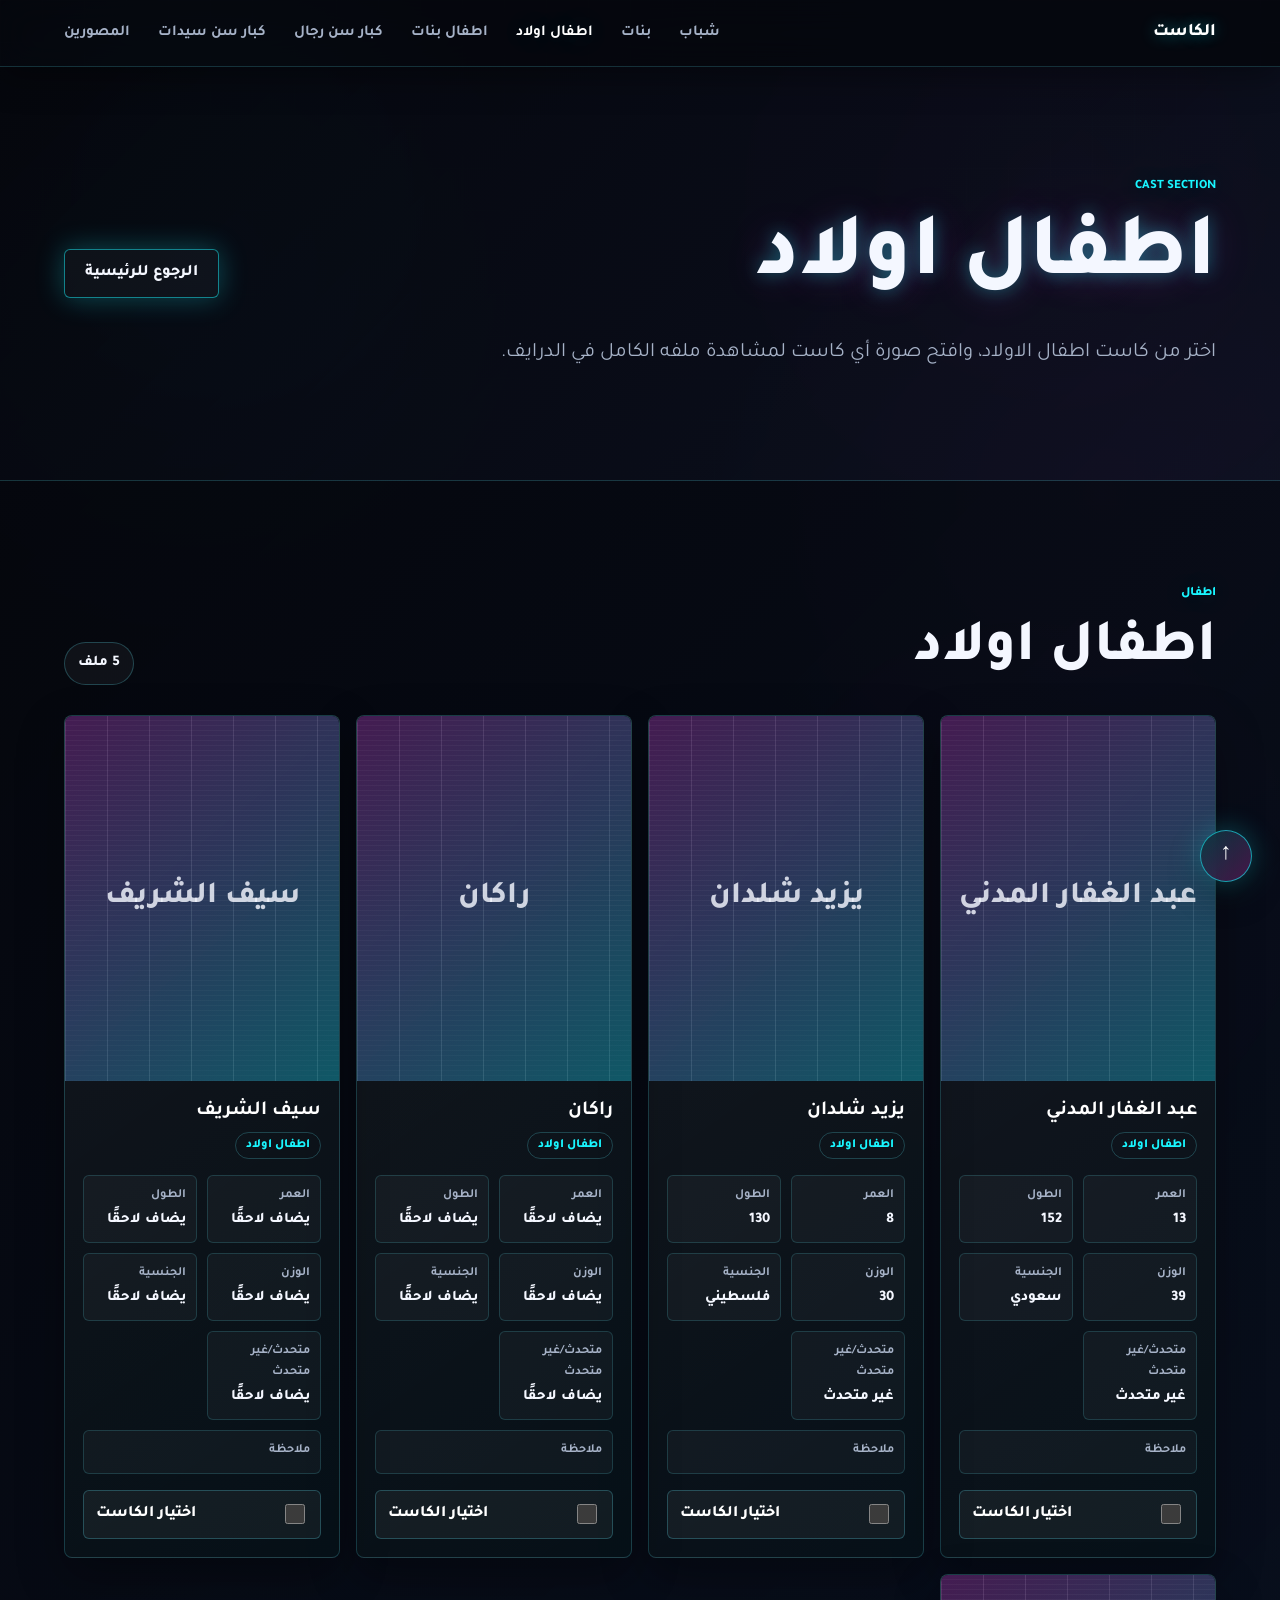
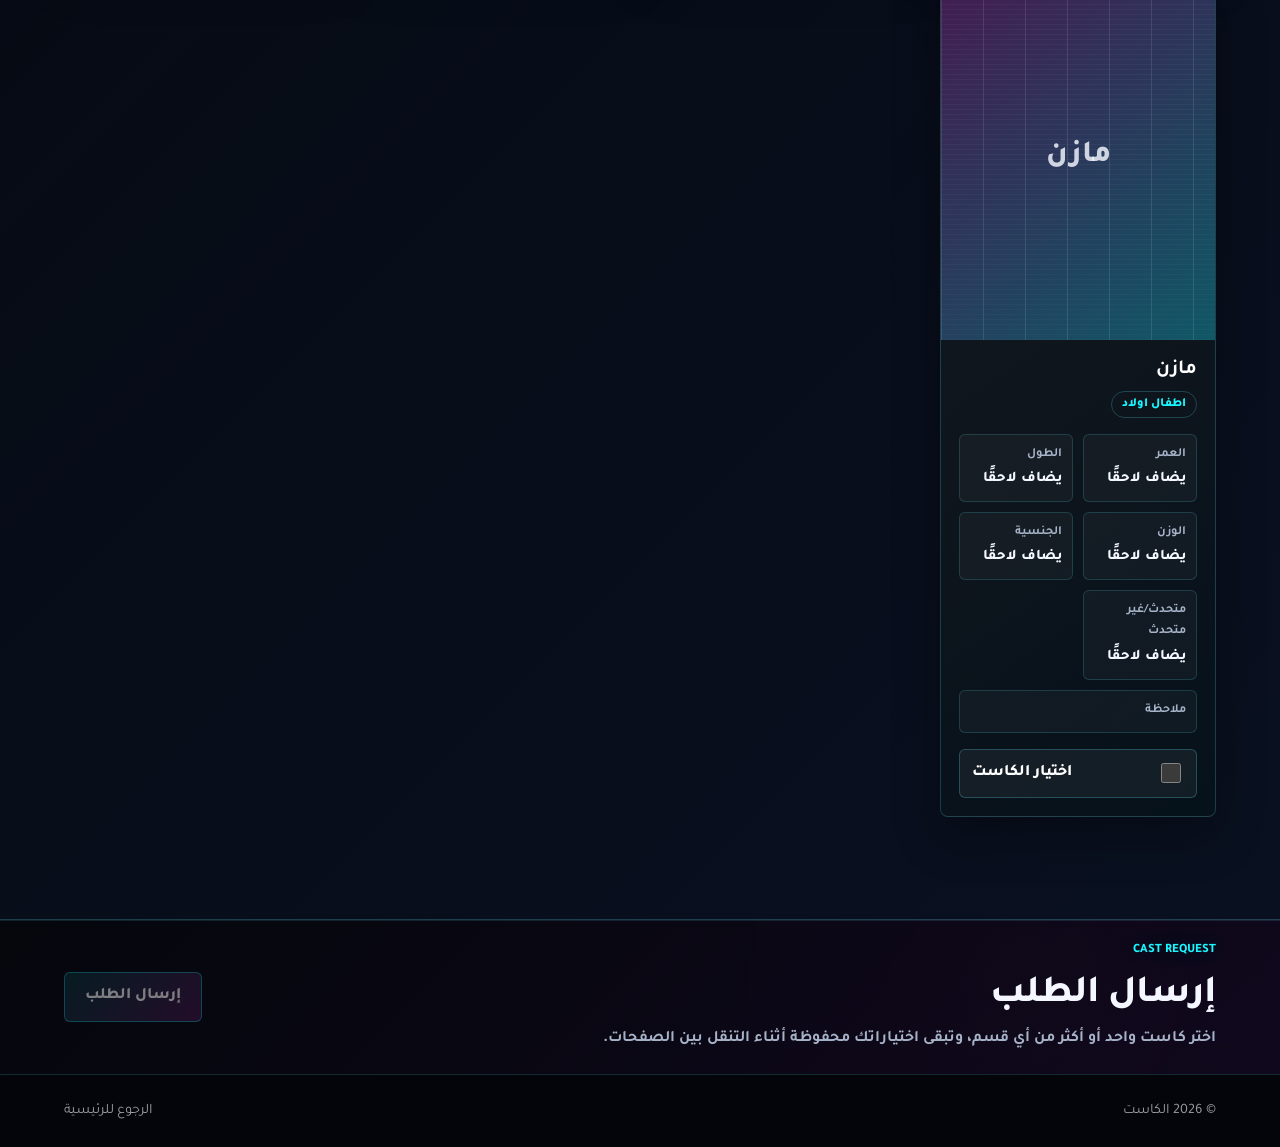
==== commit 787f2032: "Update Abdulghafar speaking status" ====
--- a/cast-boys.html
+++ b/cast-boys.html
@@ -11,7 +11,7 @@
       href="https://fonts.googleapis.com/css2?family=Tajawal:wght@400;500;700;800&display=swap"
       rel="stylesheet"
     />
-    <link rel="stylesheet" href="cast-styles.css?v=20260617-10" />
+    <link rel="stylesheet" href="cast-styles.css?v=20260617-12" />
   </head>
   <body class="cast-page cast-list-page" data-categories="boys">
     <header id="top" class="site-header" aria-label="التنقل الرئيسي">
@@ -65,8 +65,8 @@
 
     <a class="back-to-top" href="#top" aria-label="العودة لأعلى الصفحة" title="العودة للأعلى">↑</a>
 
-    <script src="cast-data.js?v=20260617-10"></script>
-    <script src="cast.js?v=20260617-10"></script>
+    <script src="cast-data.js?v=20260617-12"></script>
+    <script src="cast.js?v=20260617-12"></script>
   </body>
 </html>
 
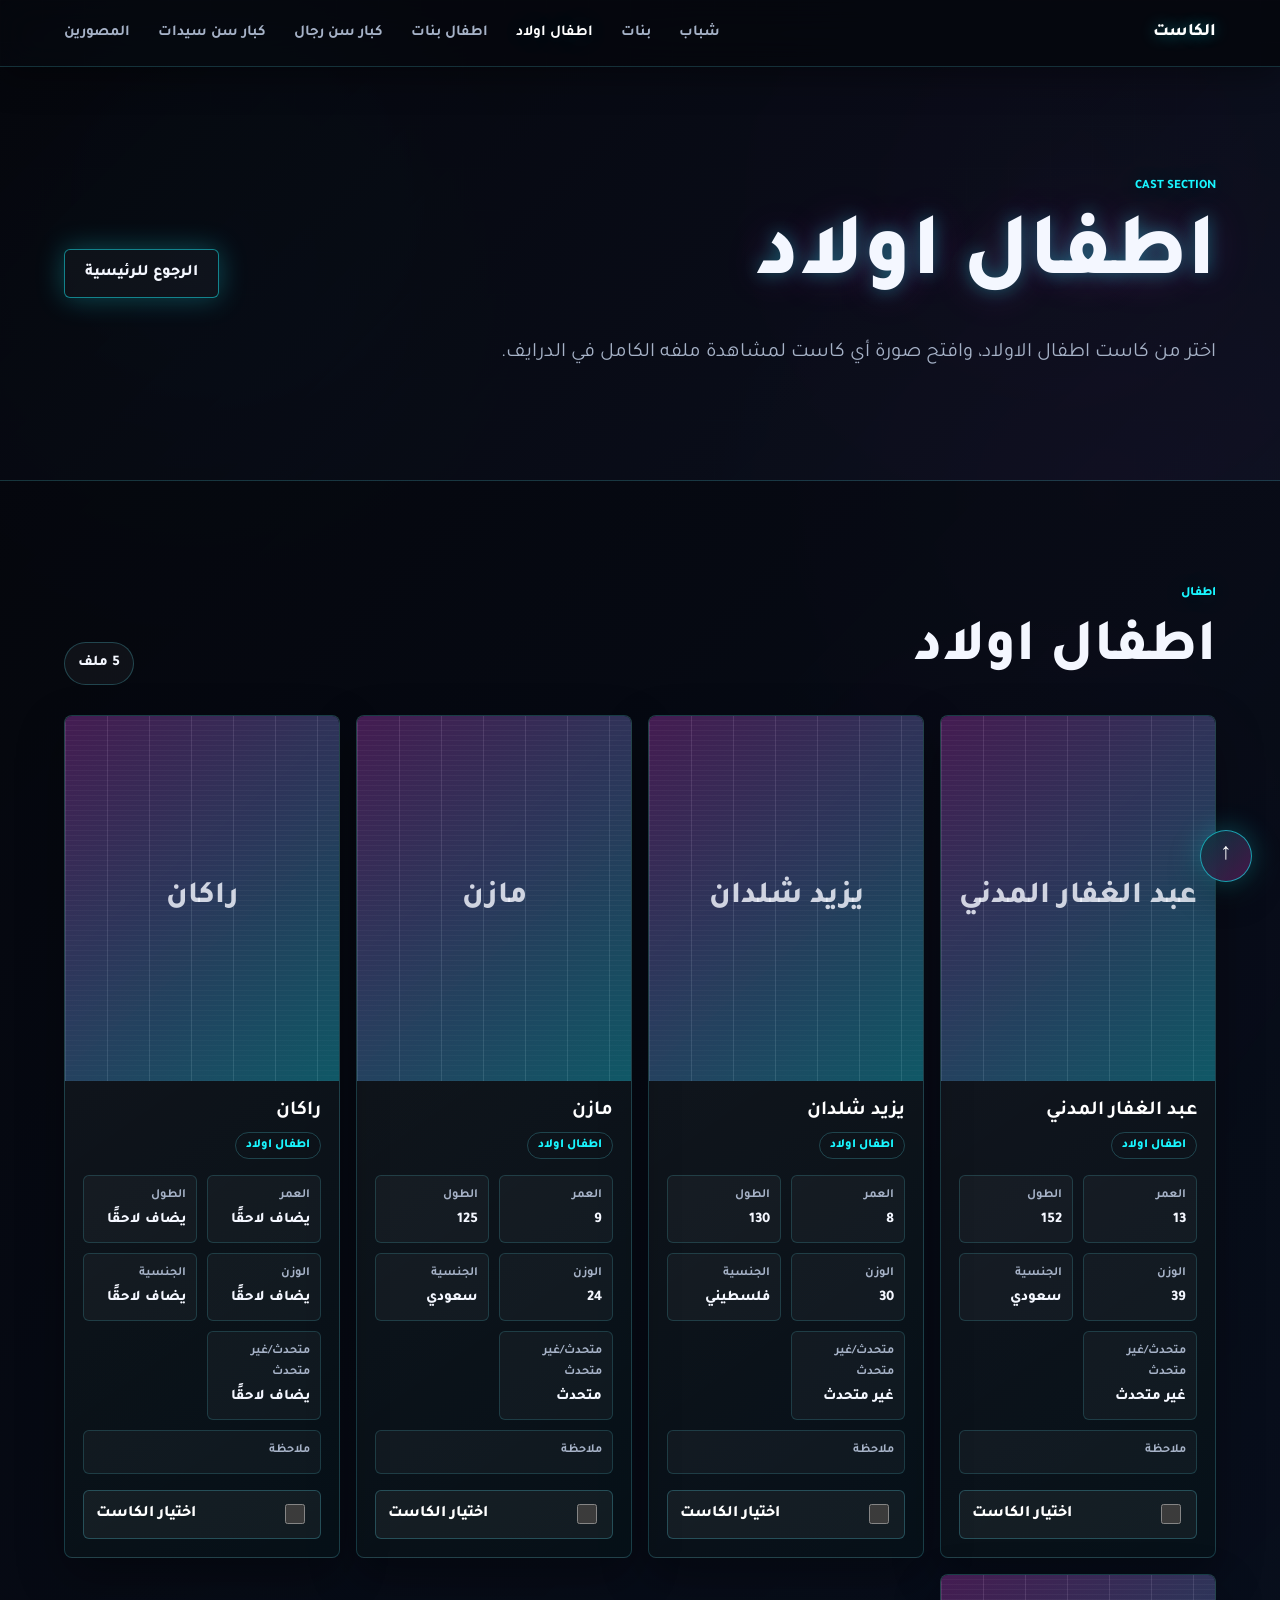
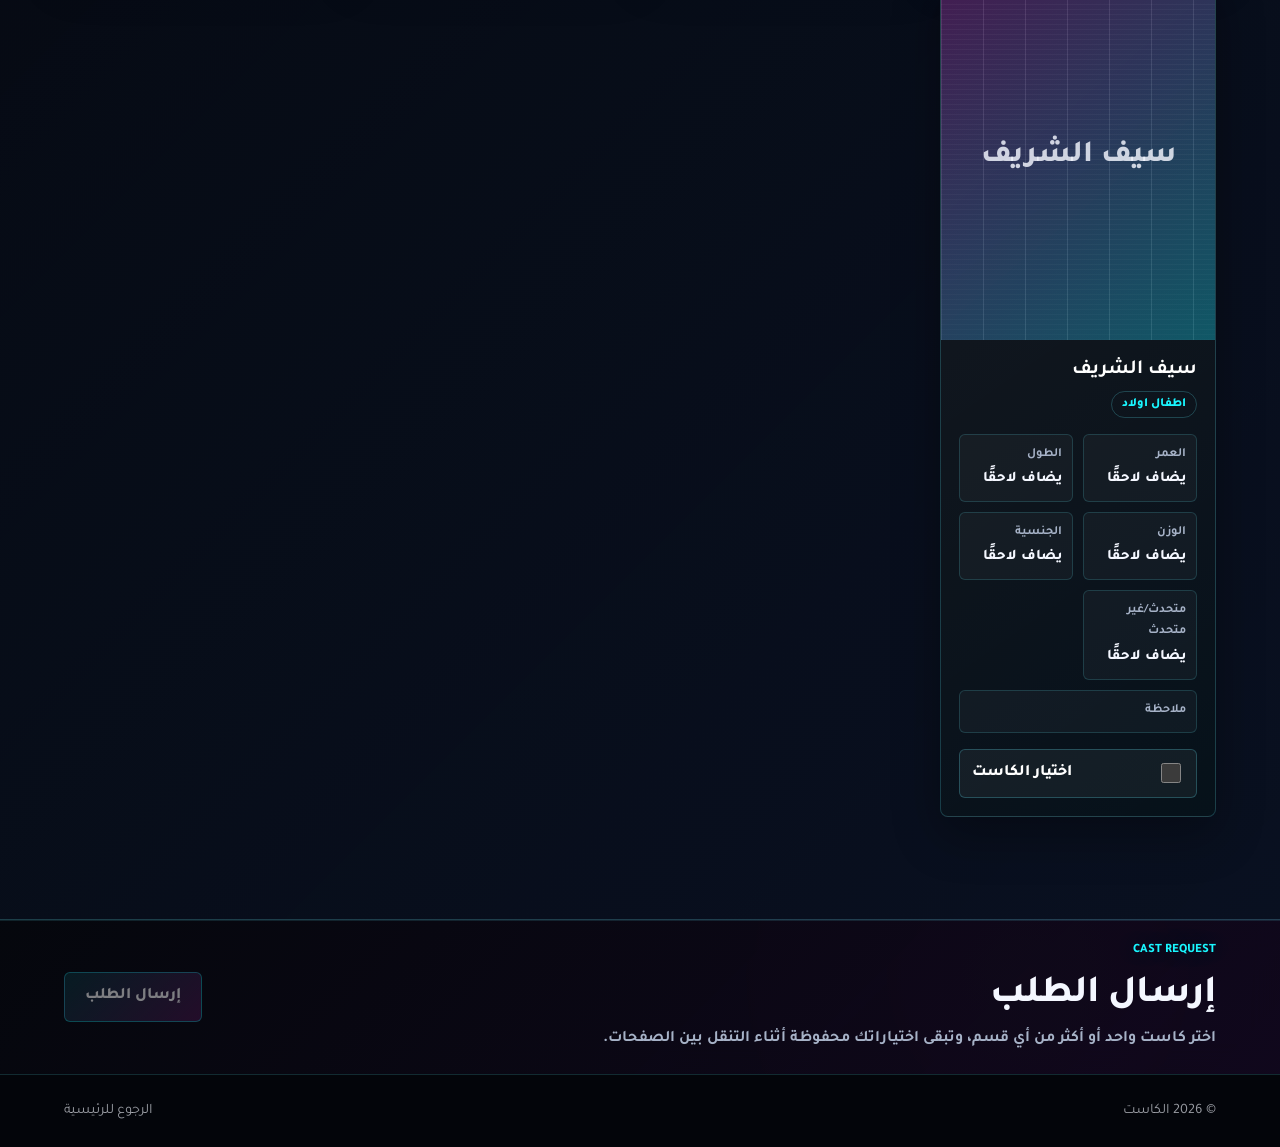
==== commit 3530cca2: "Update Mazen child profile details" ====
--- a/cast-boys.html
+++ b/cast-boys.html
@@ -11,7 +11,7 @@
       href="https://fonts.googleapis.com/css2?family=Tajawal:wght@400;500;700;800&display=swap"
       rel="stylesheet"
     />
-    <link rel="stylesheet" href="cast-styles.css?v=20260617-12" />
+    <link rel="stylesheet" href="cast-styles.css?v=20260617-14" />
   </head>
   <body class="cast-page cast-list-page" data-categories="boys">
     <header id="top" class="site-header" aria-label="التنقل الرئيسي">
@@ -65,8 +65,8 @@
 
     <a class="back-to-top" href="#top" aria-label="العودة لأعلى الصفحة" title="العودة للأعلى">↑</a>
 
-    <script src="cast-data.js?v=20260617-12"></script>
-    <script src="cast.js?v=20260617-12"></script>
+    <script src="cast-data.js?v=20260617-14"></script>
+    <script src="cast.js?v=20260617-14"></script>
   </body>
 </html>
 
--- a/cast-styles.css
+++ b/cast-styles.css
@@ -986,6 +986,21 @@
   padding: 6px 10px;
 }
 
+.photographer-card__work-link {
+  justify-self: start;
+  color: #ffce60;
+  font-size: 0.94rem;
+  font-weight: 800;
+  text-decoration: none;
+}
+
+.photographer-card__work-link:hover,
+.photographer-card__work-link:focus-visible {
+  color: var(--white);
+  outline: 0;
+  text-decoration: underline;
+}
+
 .photographer-select {
   display: flex;
   min-height: 46px;
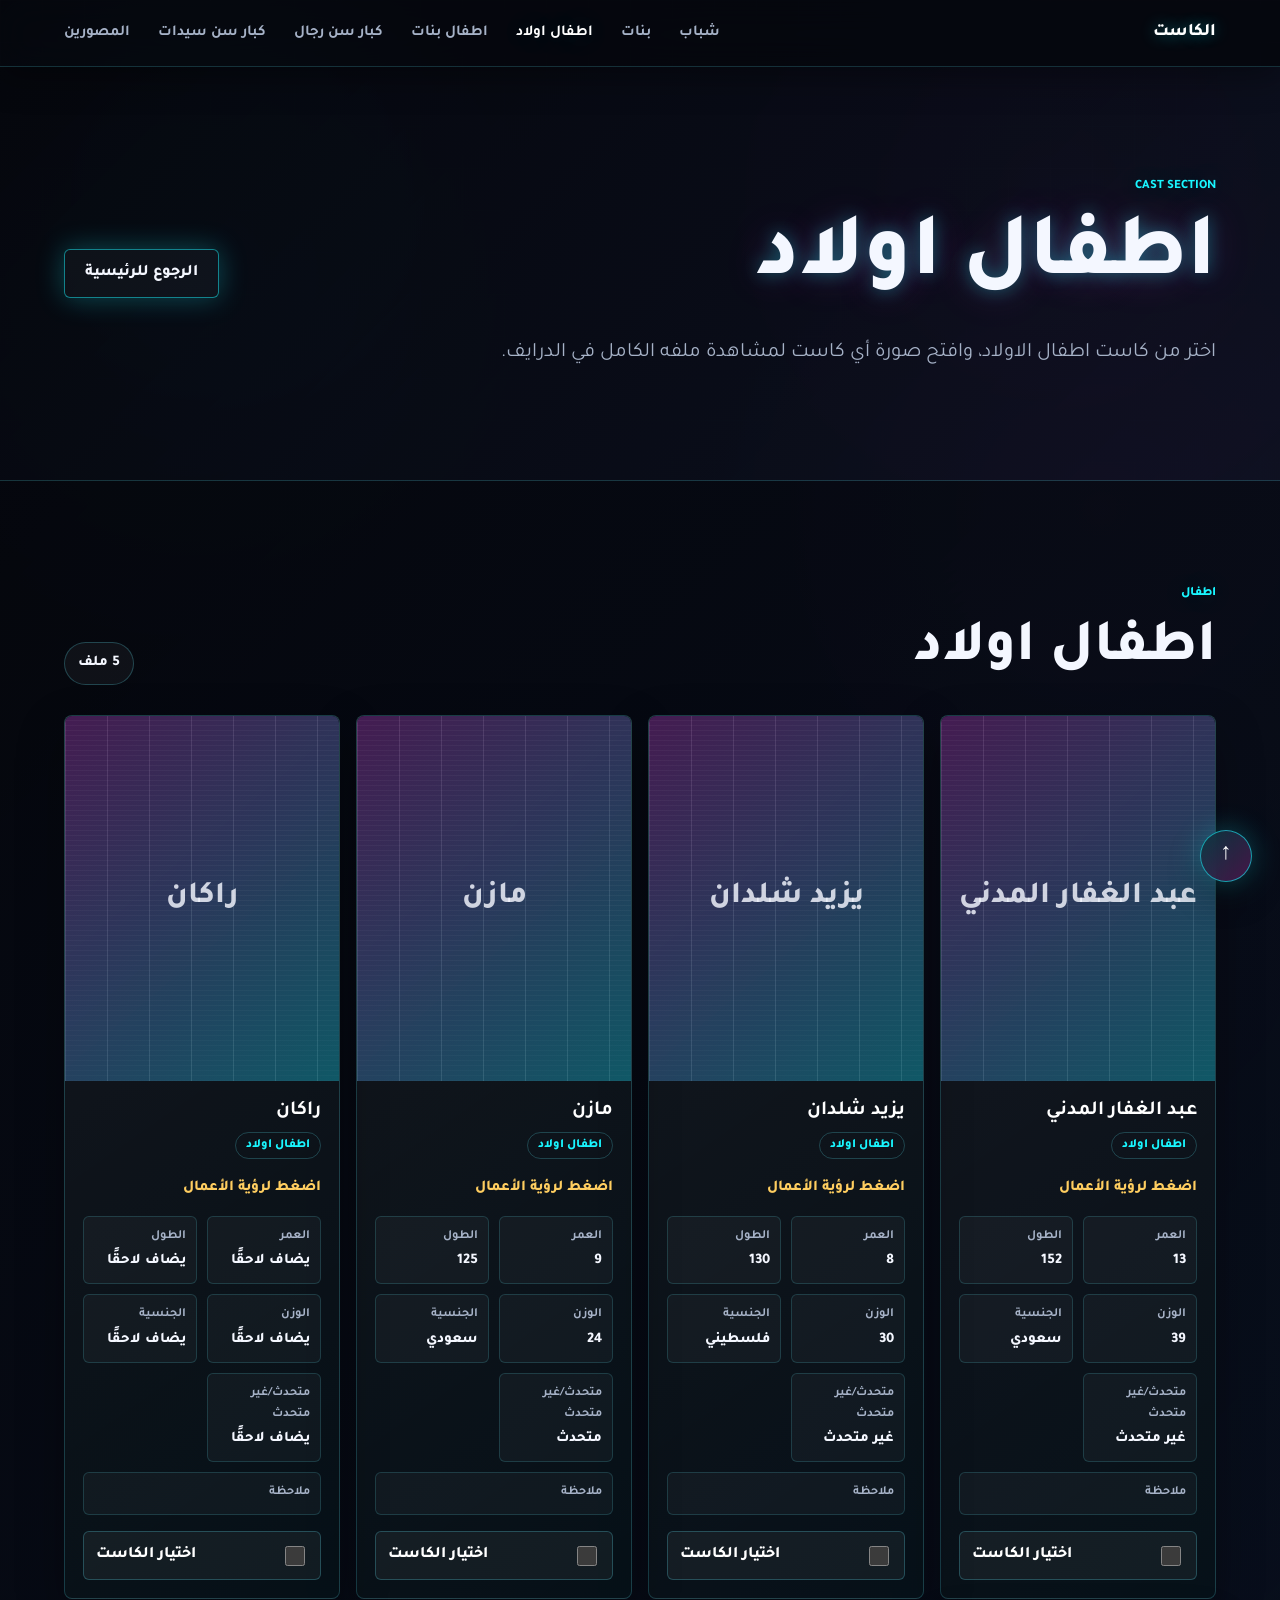
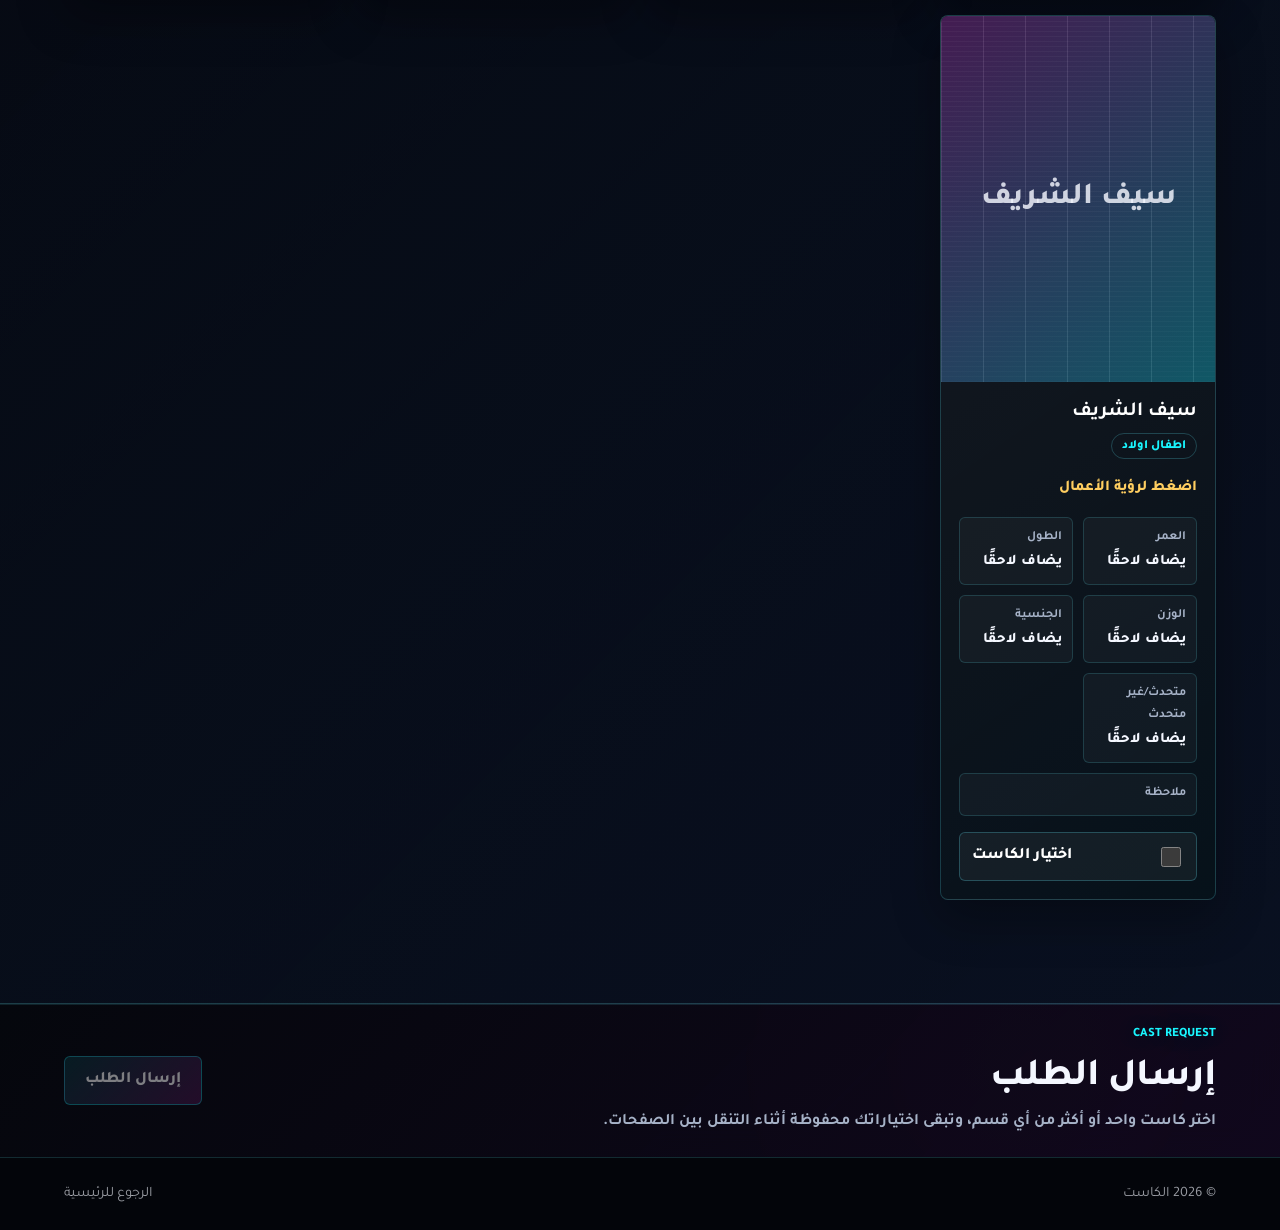
==== commit 75a4e7d2: "Add work link to cast cards" ====
--- a/cast-boys.html
+++ b/cast-boys.html
@@ -11,7 +11,7 @@
       href="https://fonts.googleapis.com/css2?family=Tajawal:wght@400;500;700;800&display=swap"
       rel="stylesheet"
     />
-    <link rel="stylesheet" href="cast-styles.css?v=20260617-14" />
+    <link rel="stylesheet" href="cast-styles.css?v=20260617-15" />
   </head>
   <body class="cast-page cast-list-page" data-categories="boys">
     <header id="top" class="site-header" aria-label="التنقل الرئيسي">
@@ -65,8 +65,8 @@
 
     <a class="back-to-top" href="#top" aria-label="العودة لأعلى الصفحة" title="العودة للأعلى">↑</a>
 
-    <script src="cast-data.js?v=20260617-14"></script>
-    <script src="cast.js?v=20260617-14"></script>
+    <script src="cast-data.js?v=20260617-15"></script>
+    <script src="cast.js?v=20260617-15"></script>
   </body>
 </html>
 
--- a/cast-styles.css
+++ b/cast-styles.css
@@ -1201,6 +1201,21 @@
   padding: 6px 10px;
 }
 
+.cast-card__work-link {
+  justify-self: start;
+  color: #ffce60;
+  font-size: 0.94rem;
+  font-weight: 800;
+  text-decoration: none;
+}
+
+.cast-card__work-link:hover,
+.cast-card__work-link:focus-visible {
+  color: var(--white);
+  outline: 0;
+  text-decoration: underline;
+}
+
 .cast-card__info {
   display: grid;
   grid-template-columns: repeat(2, minmax(0, 1fr));
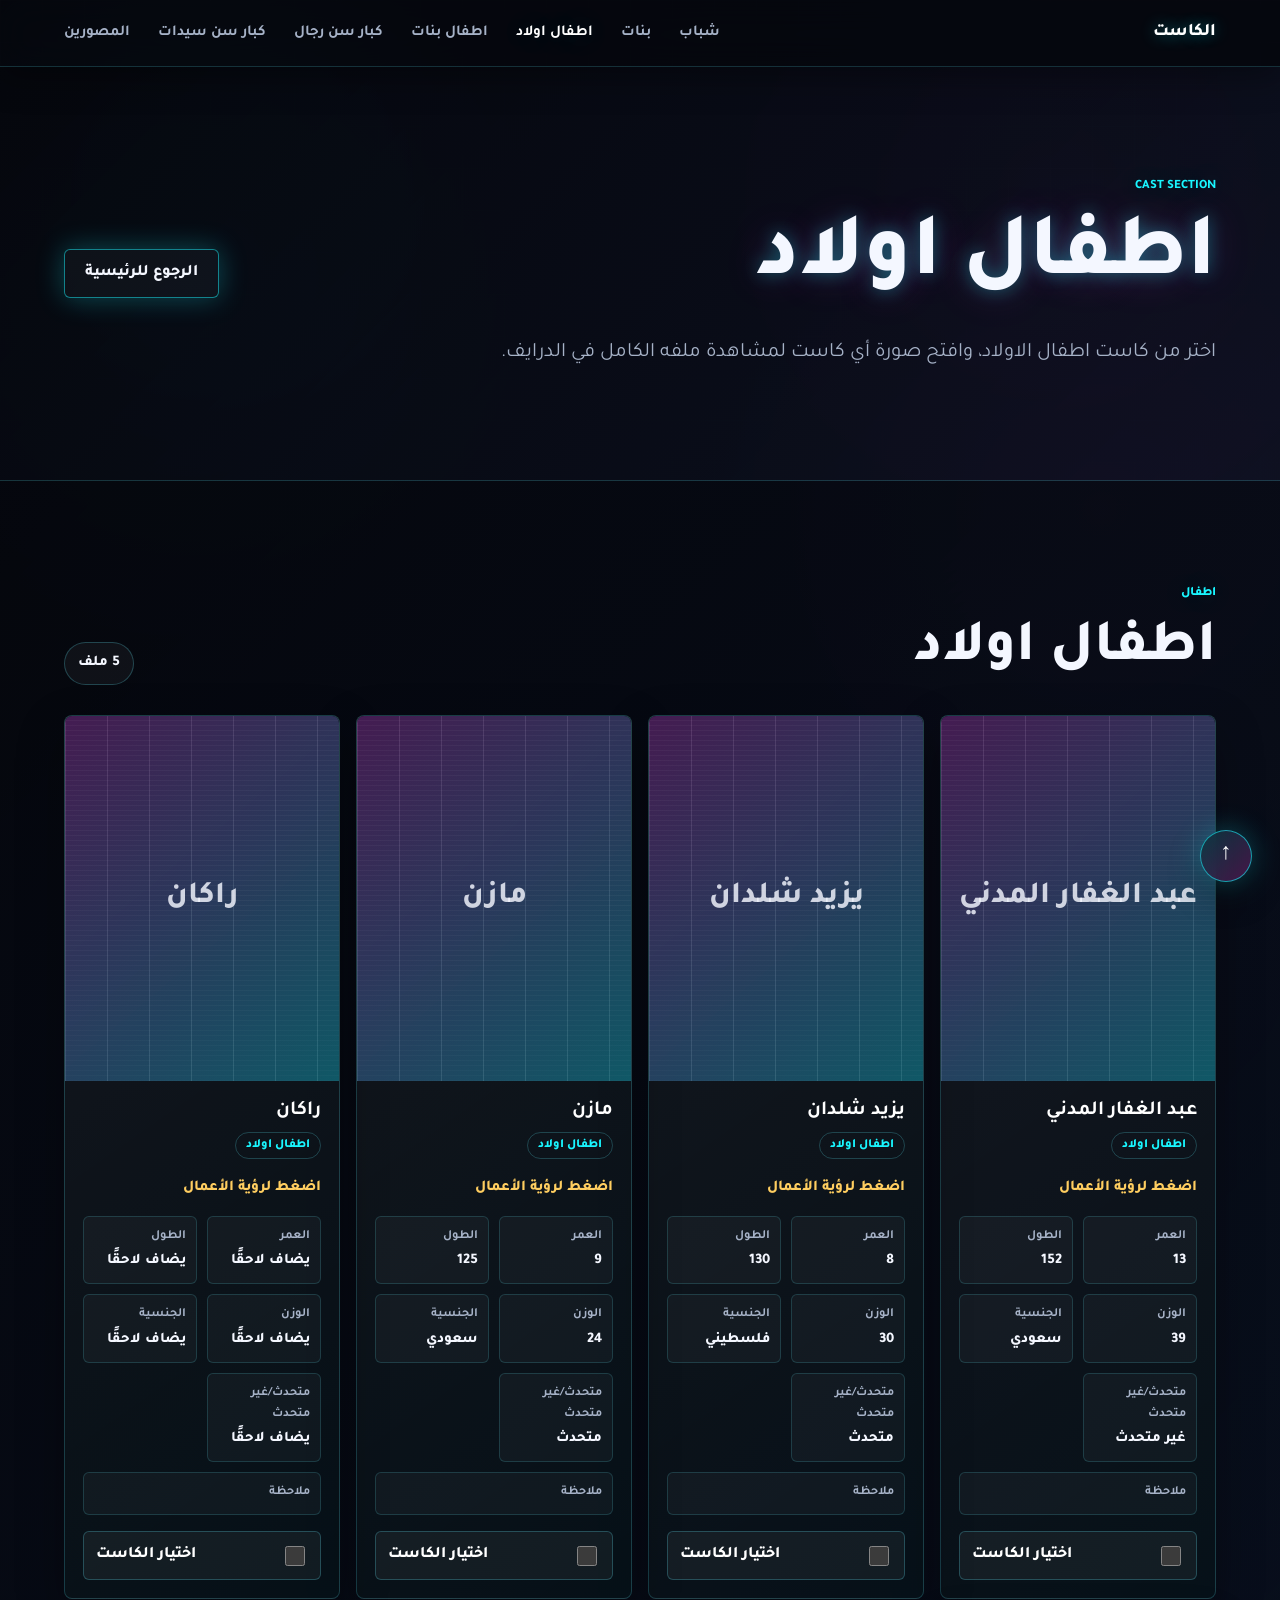
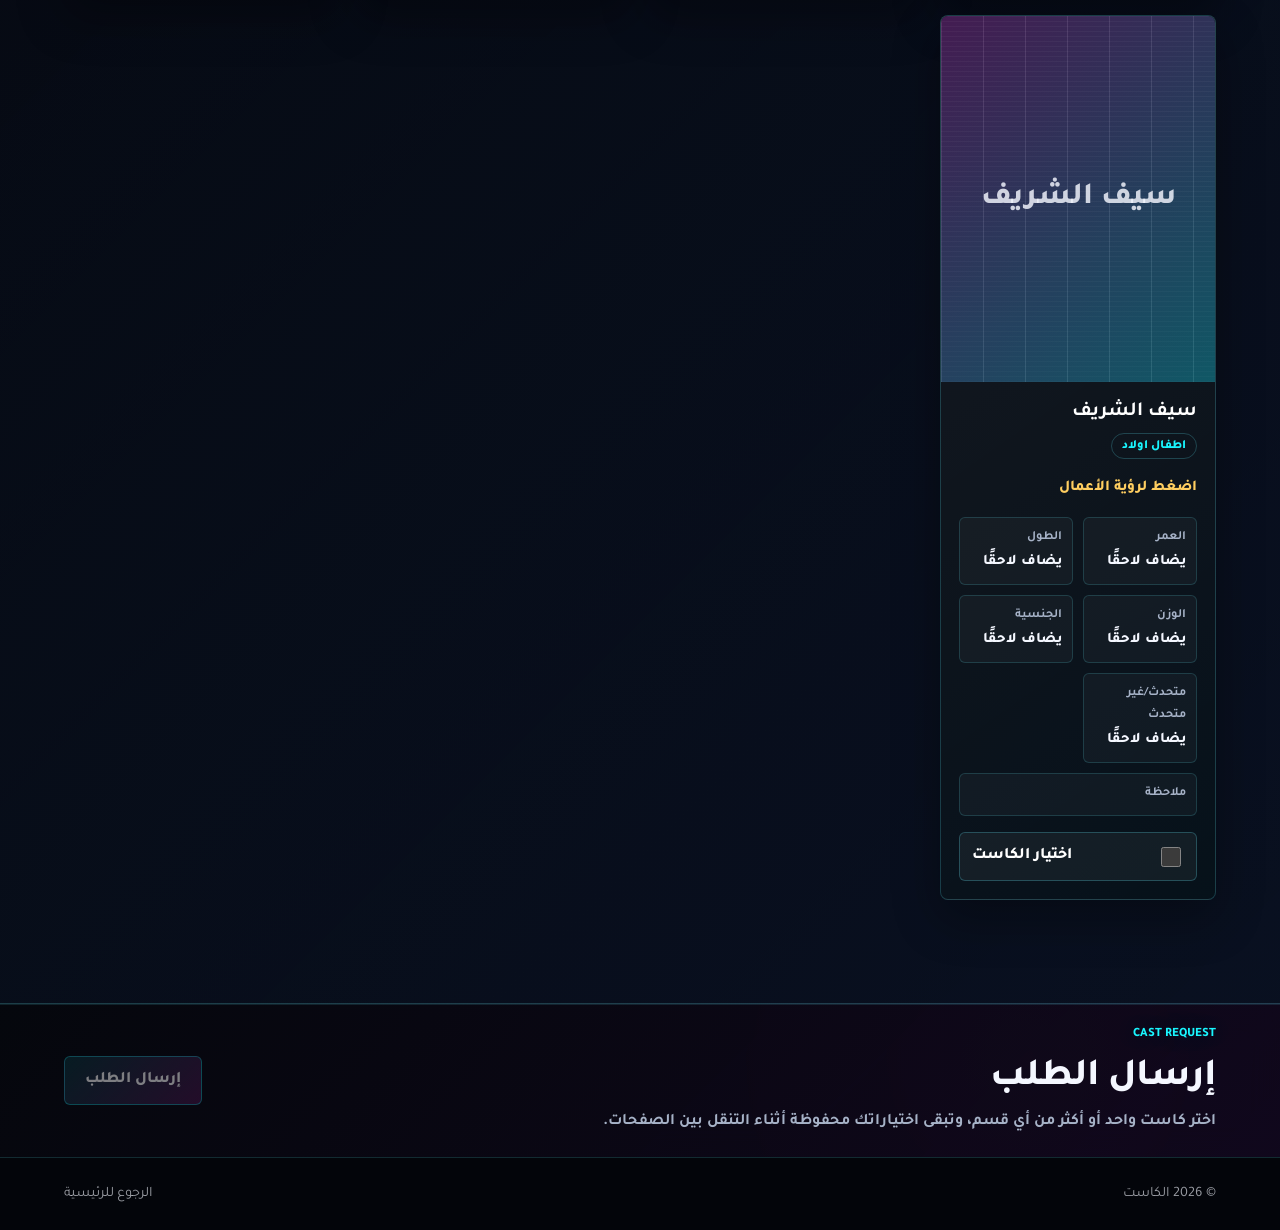
==== commit ce866d3e: "Update Yazid and Maher speaking status" ====
--- a/cast-boys.html
+++ b/cast-boys.html
@@ -11,7 +11,7 @@
       href="https://fonts.googleapis.com/css2?family=Tajawal:wght@400;500;700;800&display=swap"
       rel="stylesheet"
     />
-    <link rel="stylesheet" href="cast-styles.css?v=20260617-15" />
+    <link rel="stylesheet" href="cast-styles.css?v=20260618-1" />
   </head>
   <body class="cast-page cast-list-page" data-categories="boys">
     <header id="top" class="site-header" aria-label="التنقل الرئيسي">
@@ -65,8 +65,8 @@
 
     <a class="back-to-top" href="#top" aria-label="العودة لأعلى الصفحة" title="العودة للأعلى">↑</a>
 
-    <script src="cast-data.js?v=20260617-15"></script>
-    <script src="cast.js?v=20260617-15"></script>
+    <script src="cast-data.js?v=20260618-1"></script>
+    <script src="cast.js?v=20260618-1"></script>
   </body>
 </html>
 
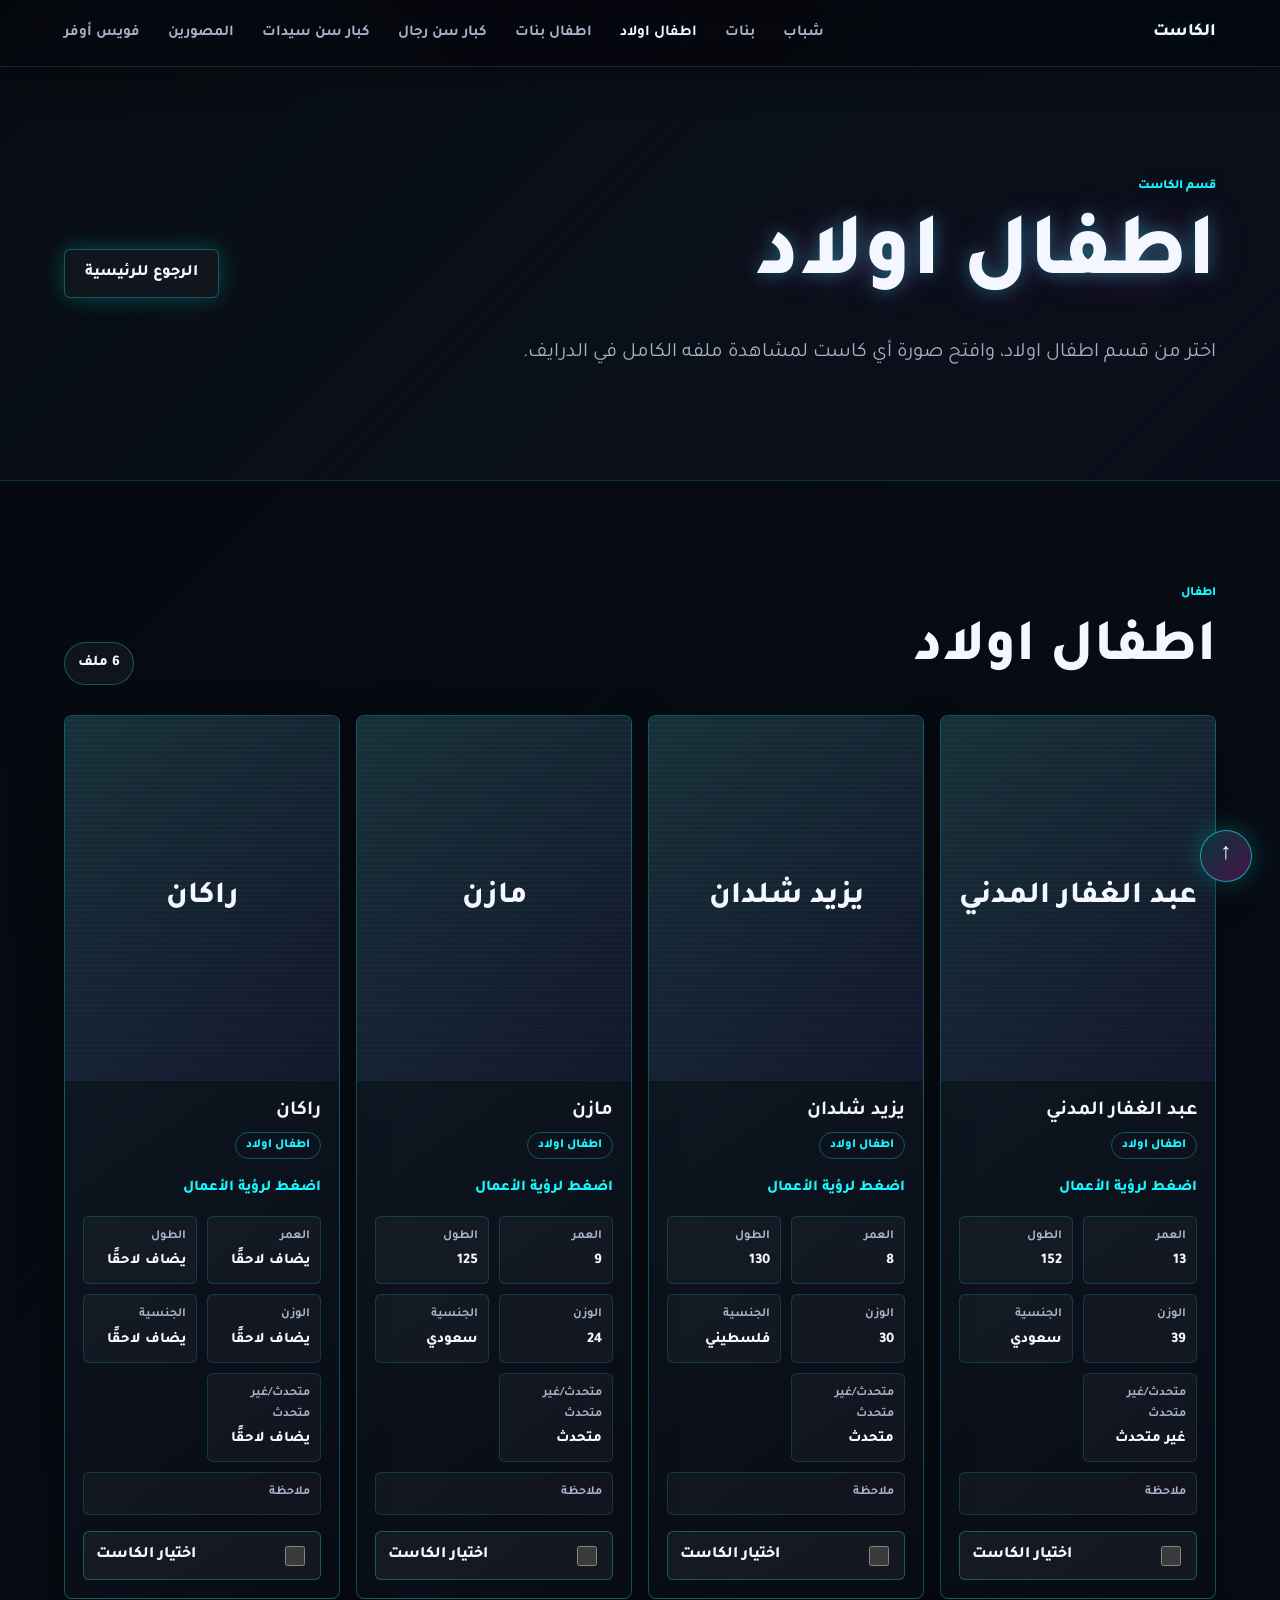
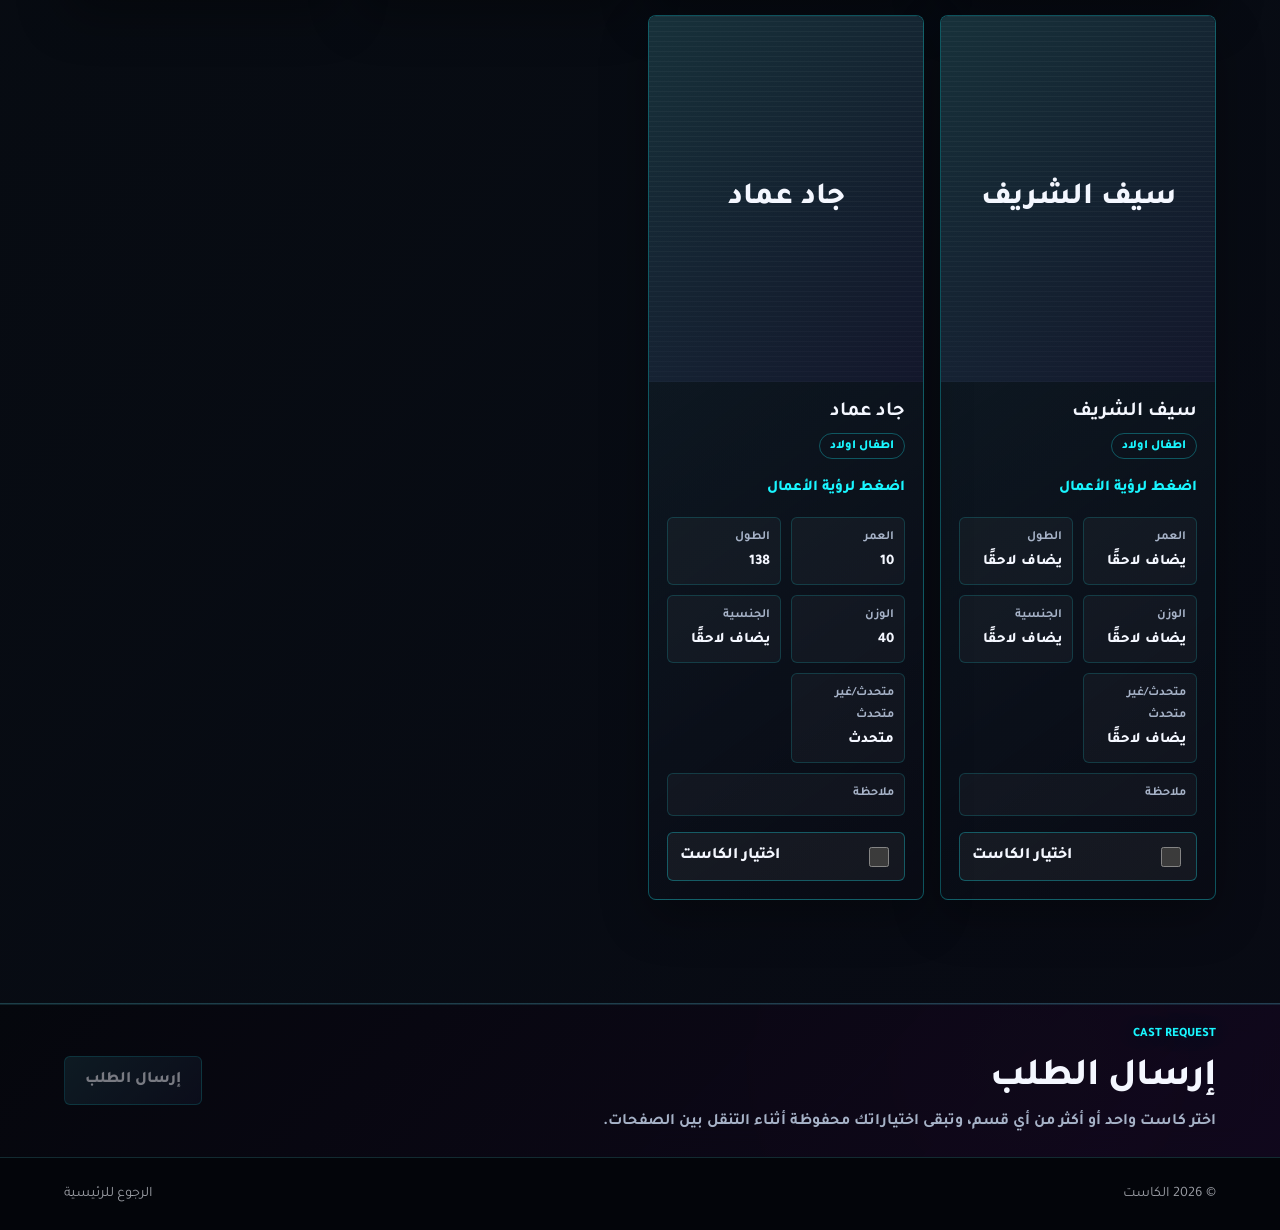
==== commit e655d31a: "Initialize standalone model portfolio" ====
--- a/cast-boys.html
+++ b/cast-boys.html
@@ -1,4 +1,4 @@
-﻿<!doctype html>
+<!doctype html>
 <html lang="ar" dir="rtl">
   <head>
     <meta charset="utf-8" />
@@ -11,7 +11,7 @@
       href="https://fonts.googleapis.com/css2?family=Tajawal:wght@400;500;700;800&display=swap"
       rel="stylesheet"
     />
-    <link rel="stylesheet" href="cast-styles.css?v=20260618-1" />
+    <link rel="stylesheet" href="cast-styles.css?v=20260808-141935" />
   </head>
   <body class="cast-page cast-list-page" data-categories="boys">
     <header id="top" class="site-header" aria-label="التنقل الرئيسي">
@@ -65,8 +65,9 @@
 
     <a class="back-to-top" href="#top" aria-label="العودة لأعلى الصفحة" title="العودة للأعلى">↑</a>
 
-    <script src="cast-data.js?v=20260618-1"></script>
-    <script src="cast.js?v=20260618-1"></script>
+    <script src="cast-categories.js?v=20260808-141935"></script>
+    <script src="cast-data.js?v=20260808-141935"></script>
+    <script src="cast.js?v=20260808-141935"></script>
   </body>
 </html>
 
--- a/cast-styles.css
+++ b/cast-styles.css
@@ -12,6 +12,13 @@
   --glass: rgba(9, 13, 24, 0.72);
   --cyan-glow: 0 0 28px rgba(25, 246, 255, 0.28);
   --magenta-glow: 0 0 30px rgba(255, 61, 242, 0.22);
+  --category-start: #17313a;
+  --category-end: #111427;
+  --category-border: #19f6ff;
+  --category-text: #f4f7ff;
+  --category-border-soft: rgba(25, 246, 255, 0.3);
+  --category-border-faint: rgba(25, 246, 255, 0.16);
+  --category-glow: rgba(25, 246, 255, 0.24);
 }
 
 * {
@@ -77,17 +84,17 @@
   justify-content: space-between;
   gap: 20px;
   padding: 18px clamp(18px, 5vw, 64px);
-  border-bottom: 1px solid rgba(96, 239, 255, 0.18);
+  border-bottom: 1px solid var(--category-border-faint);
   background: rgba(5, 7, 13, 0.82);
   backdrop-filter: blur(16px);
   box-shadow: 0 10px 34px rgba(0, 0, 0, 0.35);
 }
 
 .brand {
-  color: var(--white);
+  color: var(--category-text);
   font-size: 1.1rem;
   font-weight: 800;
-  text-shadow: 0 0 16px rgba(25, 246, 255, 0.45);
+  text-shadow: 0 0 16px var(--category-glow);
 }
 
 nav {
@@ -99,14 +106,18 @@
   font-weight: 700;
 }
 
+nav a {
+  white-space: nowrap;
+}
+
 nav a:hover {
-  color: var(--olive);
-  text-shadow: var(--cyan-glow);
+  color: var(--category-border);
+  text-shadow: 0 0 18px var(--category-glow);
 }
 
 nav a.current-page {
-  color: var(--white);
-  text-shadow: var(--cyan-glow);
+  color: var(--category-text);
+  text-shadow: 0 0 18px var(--category-glow);
 }
 
 .hero {
@@ -241,6 +252,16 @@
 .button.secondary {
   color: var(--ink);
   background: rgba(255, 255, 255, 0.035);
+}
+
+.cast-page .button {
+  border-color: var(--category-border-soft);
+  box-shadow: 0 0 22px var(--category-glow);
+}
+
+.cast-page .button.primary {
+  background: linear-gradient(135deg, var(--category-start), var(--category-end));
+  color: var(--category-text);
 }
 
 .section {
@@ -803,11 +824,10 @@
   gap: 20px;
   align-items: center;
   padding: clamp(44px, 7vw, 88px) clamp(18px, 5vw, 64px);
-  border-bottom: 1px solid var(--line);
-  background:
-    linear-gradient(135deg, rgba(5, 7, 13, 0.98), rgba(13, 17, 32, 0.9)),
-    radial-gradient(circle at 82% 30%, rgba(255, 61, 242, 0.16), transparent 30vw),
-    radial-gradient(circle at 16% 30%, rgba(25, 246, 255, 0.12), transparent 26vw);
+  border-bottom: 1px solid var(--category-border-faint);
+  background:
+    linear-gradient(135deg, rgba(5, 7, 13, 0.88), rgba(5, 7, 13, 0.5)),
+    linear-gradient(135deg, var(--category-start), var(--category-end));
 }
 
 .cast-category-hero h1 {
@@ -829,11 +849,9 @@
   min-height: 230px;
   align-content: space-between;
   gap: 16px;
-  border: 1px solid rgba(96, 239, 255, 0.24);
+  border: 1px solid var(--category-border-soft);
   border-radius: 8px;
-  background:
-    linear-gradient(145deg, rgba(255, 255, 255, 0.07), rgba(25, 246, 255, 0.04)),
-    radial-gradient(circle at 20% 18%, rgba(25, 246, 255, 0.16), transparent 44%);
+  background: linear-gradient(145deg, var(--category-start), var(--category-end));
   box-shadow: 0 18px 48px rgba(0, 0, 0, 0.3);
   padding: 24px;
   transition: border-color 180ms ease, box-shadow 180ms ease, transform 180ms ease;
@@ -841,34 +859,20 @@
 
 .cast-category-card:hover,
 .cast-category-card:focus-visible {
-  border-color: rgba(25, 246, 255, 0.72);
-  box-shadow: var(--cyan-glow), var(--magenta-glow);
+  border-color: var(--category-border);
+  box-shadow: 0 0 28px var(--category-glow), 0 22px 54px rgba(0, 0, 0, 0.34);
   outline: 0;
   transform: translateY(-2px);
 }
 
-.cast-category-card--photographers {
-  border-color: rgba(255, 206, 96, 0.42);
-  background:
-    linear-gradient(145deg, rgba(255, 206, 96, 0.15), rgba(255, 61, 242, 0.06)),
-    radial-gradient(circle at 20% 18%, rgba(255, 206, 96, 0.24), transparent 44%);
-}
-
-.cast-category-card--photographers:hover,
-.cast-category-card--photographers:focus-visible {
-  border-color: rgba(255, 206, 96, 0.82);
-  box-shadow: 0 0 28px rgba(255, 206, 96, 0.25), var(--magenta-glow);
-}
-
 .photographers-page .site-header {
-  border-bottom-color: rgba(255, 206, 96, 0.22);
+  border-bottom-color: var(--category-border-faint);
 }
 
 .photographers-hero {
   background:
-    linear-gradient(135deg, rgba(5, 7, 13, 0.98), rgba(17, 16, 28, 0.9)),
-    radial-gradient(circle at 82% 30%, rgba(255, 206, 96, 0.18), transparent 30vw),
-    radial-gradient(circle at 16% 30%, rgba(255, 61, 242, 0.1), transparent 26vw);
+    linear-gradient(135deg, rgba(5, 7, 13, 0.88), rgba(5, 7, 13, 0.5)),
+    linear-gradient(135deg, var(--category-start), var(--category-end));
 }
 
 .photographers-list {
@@ -894,11 +898,9 @@
   min-width: 0;
   overflow: hidden;
   flex-direction: column;
-  border: 1px solid rgba(255, 206, 96, 0.28);
+  border: 1px solid var(--category-border-soft);
   border-radius: 8px;
-  background:
-    linear-gradient(145deg, rgba(255, 206, 96, 0.11), rgba(255, 61, 242, 0.04)),
-    rgba(5, 7, 13, 0.68);
+  background: linear-gradient(145deg, var(--category-start), var(--category-end));
   box-shadow: 0 18px 48px rgba(0, 0, 0, 0.3);
   text-decoration: none;
   transition: border-color 180ms ease, box-shadow 180ms ease, transform 180ms ease;
@@ -907,8 +909,8 @@
 .photographer-card:hover,
 .photographer-card:focus-visible,
 .photographer-card.is-selected {
-  border-color: rgba(255, 206, 96, 0.82);
-  box-shadow: 0 0 28px rgba(255, 206, 96, 0.22), 0 20px 58px rgba(0, 0, 0, 0.38);
+  border-color: var(--category-border);
+  box-shadow: 0 0 28px var(--category-glow), 0 20px 58px rgba(0, 0, 0, 0.38);
   outline: 0;
   transform: translateY(-2px);
 }
@@ -918,7 +920,7 @@
   display: block;
   aspect-ratio: 3 / 4;
   overflow: hidden;
-  background: linear-gradient(145deg, #211b12, #070b12);
+  background: linear-gradient(145deg, var(--category-start), var(--category-end));
 }
 
 .photographer-card__media::after {
@@ -950,10 +952,10 @@
   height: 100%;
   place-items: center;
   background:
-    linear-gradient(140deg, rgba(255, 206, 96, 0.24), rgba(255, 61, 242, 0.16)),
+    linear-gradient(140deg, var(--category-start), var(--category-end)),
     repeating-linear-gradient(90deg, rgba(255, 255, 255, 0.12) 0 1px, transparent 1px 42px),
     #120f0b;
-  color: rgba(244, 247, 255, 0.88);
+  color: var(--category-text);
   font-size: clamp(1.25rem, 2.4vw, 2.2rem);
   font-weight: 800;
   padding: 18px;
@@ -968,7 +970,7 @@
 
 .photographer-card__name {
   margin: 0;
-  color: var(--white);
+  color: var(--category-text);
   font-size: 1.25rem;
   font-weight: 800;
   line-height: 1.25;
@@ -977,9 +979,9 @@
 
 .photographer-card__body span {
   justify-self: start;
-  border: 1px solid rgba(255, 206, 96, 0.32);
+  border: 1px solid var(--category-border-soft);
   border-radius: 999px;
-  color: #ffe39b;
+  color: var(--category-border);
   font-size: 0.78rem;
   font-weight: 800;
   line-height: 1;
@@ -988,7 +990,7 @@
 
 .photographer-card__work-link {
   justify-self: start;
-  color: #ffce60;
+  color: var(--category-border);
   font-size: 0.94rem;
   font-weight: 800;
   text-decoration: none;
@@ -1007,10 +1009,10 @@
   align-items: center;
   justify-content: space-between;
   gap: 12px;
-  border: 1px solid rgba(255, 206, 96, 0.3);
+  border: 1px solid var(--category-border-soft);
   border-radius: 6px;
-  background: rgba(255, 206, 96, 0.08);
-  color: var(--white);
+  background: var(--category-border-faint);
+  color: var(--category-text);
   cursor: pointer;
   font-weight: 800;
   padding: 10px 12px;
@@ -1018,14 +1020,14 @@
 
 .photographer-select span {
   border: 0;
-  color: var(--white);
+  color: var(--category-text);
   padding: 0;
 }
 
 .photographer-select input {
   width: 20px;
   height: 20px;
-  accent-color: #ffce60;
+  accent-color: var(--category-border);
 }
 
 .cast-category-card strong,
@@ -1035,16 +1037,16 @@
 }
 
 .cast-category-card strong {
-  color: var(--white);
+  color: var(--category-text);
   font-size: clamp(1.55rem, 2.5vw, 2.45rem);
   line-height: 1.15;
 }
 
 .cast-category-card span {
   justify-self: start;
-  border: 1px solid rgba(96, 239, 255, 0.22);
+  border: 1px solid var(--category-border-soft);
   border-radius: 999px;
-  color: var(--olive);
+  color: var(--category-border);
   font-size: 0.86rem;
   font-weight: 800;
   padding: 6px 10px;
@@ -1074,7 +1076,7 @@
   display: inline-flex;
   min-height: 40px;
   align-items: center;
-  border: 1px solid rgba(96, 239, 255, 0.24);
+  border: 1px solid var(--category-border-soft);
   border-radius: 999px;
   background: rgba(255, 255, 255, 0.045);
   color: var(--ink);
@@ -1091,14 +1093,14 @@
 
 .cast-section:nth-child(odd) {
   background:
-    linear-gradient(135deg, rgba(5, 7, 13, 0.96), rgba(10, 18, 34, 0.9)),
-    radial-gradient(circle at 80% 20%, rgba(255, 61, 242, 0.13), transparent 28vw);
+    linear-gradient(135deg, rgba(5, 7, 13, 0.94), rgba(5, 7, 13, 0.74)),
+    linear-gradient(135deg, var(--category-start), var(--category-end));
 }
 
 .cast-section:nth-child(even) {
   background:
-    linear-gradient(135deg, rgba(11, 16, 32, 0.92), rgba(5, 7, 13, 0.94)),
-    radial-gradient(circle at 18% 28%, rgba(25, 246, 255, 0.12), transparent 28vw);
+    linear-gradient(135deg, rgba(5, 7, 13, 0.78), rgba(5, 7, 13, 0.94)),
+    linear-gradient(135deg, var(--category-start), var(--category-end));
 }
 
 .cast-grid {
@@ -1112,19 +1114,19 @@
   min-width: 0;
   overflow: hidden;
   flex-direction: column;
-  border: 1px solid rgba(96, 239, 255, 0.2);
+  border: 1px solid var(--category-border-soft);
   border-radius: 8px;
   background:
-    linear-gradient(145deg, rgba(255, 255, 255, 0.065), rgba(25, 246, 255, 0.035)),
-    rgba(5, 7, 13, 0.66);
+    linear-gradient(145deg, rgba(5, 7, 13, 0.36), rgba(5, 7, 13, 0.72)),
+    linear-gradient(145deg, var(--category-start), var(--category-end));
   box-shadow: 0 18px 48px rgba(0, 0, 0, 0.3);
   transition: border-color 180ms ease, box-shadow 180ms ease, transform 180ms ease;
 }
 
 .cast-card:hover,
 .cast-card.is-selected {
-  border-color: rgba(25, 246, 255, 0.68);
-  box-shadow: var(--cyan-glow), 0 20px 58px rgba(0, 0, 0, 0.38);
+  border-color: var(--category-border);
+  box-shadow: 0 0 28px var(--category-glow), 0 20px 58px rgba(0, 0, 0, 0.38);
   transform: translateY(-2px);
 }
 
@@ -1133,7 +1135,7 @@
   display: block;
   aspect-ratio: 3 / 4;
   overflow: hidden;
-  background: linear-gradient(145deg, #121a30, #070b12);
+  background: linear-gradient(145deg, var(--category-start), var(--category-end));
 }
 
 .cast-card__media::after {
@@ -1162,10 +1164,10 @@
   height: 100%;
   place-items: center;
   background:
-    linear-gradient(140deg, rgba(255, 61, 242, 0.24), rgba(25, 246, 255, 0.3)),
+    linear-gradient(140deg, var(--category-start), var(--category-end)),
     repeating-linear-gradient(90deg, rgba(255, 255, 255, 0.12) 0 1px, transparent 1px 42px),
     #09111f;
-  color: rgba(244, 247, 255, 0.82);
+  color: var(--category-text);
   font-size: clamp(1.25rem, 2.4vw, 2.2rem);
   font-weight: 800;
   padding: 18px;
@@ -1185,16 +1187,16 @@
 
 .cast-card__header h3 {
   margin: 0;
-  color: var(--white);
+  color: var(--category-text);
   font-size: 1.25rem;
   line-height: 1.25;
 }
 
 .cast-card__category {
   justify-self: start;
-  border: 1px solid rgba(96, 239, 255, 0.22);
+  border: 1px solid var(--category-border-soft);
   border-radius: 999px;
-  color: var(--olive);
+  color: var(--category-border);
   font-size: 0.78rem;
   font-weight: 800;
   line-height: 1;
@@ -1203,7 +1205,7 @@
 
 .cast-card__work-link {
   justify-self: start;
-  color: #ffce60;
+  color: var(--category-border);
   font-size: 0.94rem;
   font-weight: 800;
   text-decoration: none;
@@ -1225,7 +1227,7 @@
 
 .cast-card__info div {
   min-width: 0;
-  border: 1px solid rgba(96, 239, 255, 0.16);
+  border: 1px solid var(--category-border-faint);
   border-radius: 6px;
   background: rgba(255, 255, 255, 0.035);
   padding: 9px 10px;
@@ -1259,10 +1261,10 @@
   align-items: center;
   justify-content: space-between;
   gap: 12px;
-  border: 1px solid rgba(96, 239, 255, 0.24);
+  border: 1px solid var(--category-border-soft);
   border-radius: 6px;
   background: rgba(255, 255, 255, 0.05);
-  color: var(--white);
+  color: var(--category-text);
   cursor: pointer;
   font-weight: 800;
   padding: 10px 12px;
@@ -1271,12 +1273,12 @@
 .cast-select input {
   width: 20px;
   height: 20px;
-  accent-color: var(--olive);
+  accent-color: var(--category-border);
 }
 
 .cast-empty {
   margin: 0;
-  border: 1px dashed rgba(96, 239, 255, 0.24);
+  border: 1px dashed var(--category-border-soft);
   border-radius: 8px;
   color: var(--muted);
   font-size: 1.05rem;
@@ -1605,6 +1607,11 @@
     justify-content: space-between;
     overflow-x: auto;
     padding-bottom: 2px;
+    scrollbar-width: none;
+  }
+
+  nav::-webkit-scrollbar {
+    display: none;
   }
 
   .hero,
